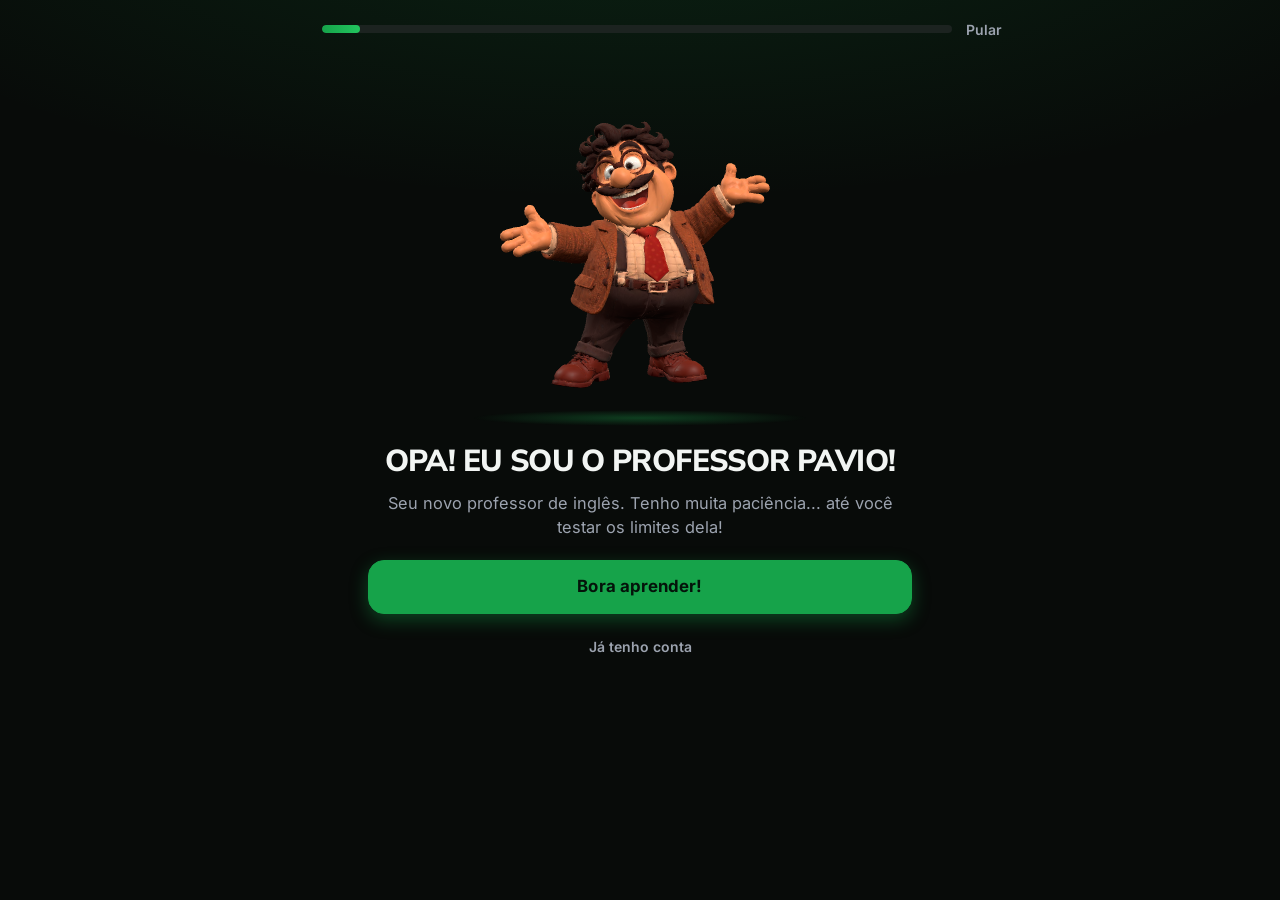
==== jogo/index.html @ f6de626b "Add files via upload" ====
<!doctype html>
<html lang="pt-BR">
<head>
  <meta charset="utf-8" />
  <meta name="viewport" content="width=device-width, initial-scale=1, viewport-fit=cover" />
  <meta name="theme-color" content="#0b1410" />
  <meta name="description" content="EaglesIn: aprenda inglês num jogo de viagem com o Professor Pavio, um professor de IA debochado." />
  <title>EaglesIn: A Viagem</title>
  <link rel="manifest" href="../manifest.json" />
  <link rel="icon" href="../icons/icon-192.png" />
  <link rel="apple-touch-icon" href="../icons/apple-touch-icon.png" />
  <meta name="apple-mobile-web-app-capable" content="yes" />
  <meta name="apple-mobile-web-app-status-bar-style" content="black-translucent" />
  <link rel="stylesheet" href="jogo.css" />
</head>
<body>
  <main id="jogo"></main>
  <script type="module" src="jogo.js"></script>
</body>
</html>
---- jogo/jogo.css ----
/* EaglesIn: A Viagem — protótipo G0 */
@font-face { font-family: 'Inter'; src: url('../fonts/inter.woff2') format('woff2'); font-weight: 100 900; font-display: swap; }
@font-face { font-family: 'Nunito Sans'; src: url('../fonts/nunito-sans.woff2') format('woff2'); font-weight: 200 1000; font-display: swap; }

:root {
  --verde: #21c46b; --verde-esc: #0f7a43; --lima: #9be36d; --fundo: #0b1410; --tinta: #0c1a13;
  --ouro: #ffc83d; --vermelho: #ff5a4e; --branco: #fff;
  --raio: 18px;
}
* { box-sizing: border-box; -webkit-tap-highlight-color: transparent; }
html, body { margin: 0; height: 100%; background: #050a07; color: var(--branco); font-family: 'Nunito Sans', 'Inter', system-ui, sans-serif; overscroll-behavior: none; }
button { font: inherit; color: inherit; cursor: pointer; border: 0; background: none; }
button:disabled { cursor: default; }
#jogo { position: relative; max-width: 480px; height: 100dvh; margin: 0 auto; overflow: hidden; background: var(--fundo); }
.tela { position: absolute; inset: 0; display: flex; flex-direction: column; }

/* ---------- ícones ---------- */
.ico-moeda { display: inline-block; width: 20px; height: 20px; border-radius: 50%; background: radial-gradient(circle at 35% 30%, #fff3b0 0 18%, var(--ouro) 19% 62%, #d99a12 63%); box-shadow: inset 0 0 0 2px #b97f0a; vertical-align: -4px; }
.est { display: inline-block; width: 16px; height: 16px; background: rgba(0,0,0,.35); clip-path: polygon(50% 0, 62% 35%, 100% 38%, 70% 60%, 80% 100%, 50% 77%, 20% 100%, 30% 60%, 0 38%, 38% 35%); }
.est.on { background: var(--ouro); }
.ico-cadeado, .ico-chefe, .ico-mic { display: inline-block; width: 22px; height: 22px; background: currentColor; -webkit-mask: var(--m) center / contain no-repeat; mask: var(--m) center / contain no-repeat; }
.ico-cadeado { --m: url("data:image/svg+xml,%3Csvg xmlns='http://www.w3.org/2000/svg' viewBox='0 0 24 24' fill='none' stroke='black' stroke-width='2.4' stroke-linecap='round'%3E%3Crect x='4' y='11' width='16' height='10' rx='2'/%3E%3Cpath d='M8 11V7a4 4 0 0 1 8 0v4'/%3E%3C/svg%3E"); }
.ico-chefe { --m: url("data:image/svg+xml,%3Csvg xmlns='http://www.w3.org/2000/svg' viewBox='0 0 24 24'%3E%3Cpath d='M3 8l4 4 5-7 5 7 4-4-2 11H5z' fill='black'/%3E%3C/svg%3E"); width: 26px; height: 26px; }
.ico-mic { --m: url("data:image/svg+xml,%3Csvg xmlns='http://www.w3.org/2000/svg' viewBox='0 0 24 24' fill='none' stroke='black' stroke-width='2.4' stroke-linecap='round'%3E%3Crect x='9' y='2' width='6' height='12' rx='3'/%3E%3Cpath d='M5 10a7 7 0 0 0 14 0M12 17v4'/%3E%3C/svg%3E"); width: 26px; height: 26px; }

/* ---------- topo / HUD ---------- */
.topo { position: relative; z-index: 5; display: flex; align-items: center; justify-content: space-between; gap: 10px; padding: calc(10px + env(safe-area-inset-top)) 14px 10px; }
.topo small { font-size: 12px; font-weight: 800; letter-spacing: .08em; text-transform: uppercase; color: var(--lima); }
.topo h2 { margin: 0; font: 900 24px/1.1 'Inter', sans-serif; }
.hud-moedas { display: flex; align-items: center; gap: 6px; padding: 6px 12px 6px 8px; border-radius: 999px; background: rgba(0,0,0,.55); font: 900 16px 'Inter', sans-serif; backdrop-filter: blur(6px); }

/* ---------- PAVIO (boneco recortado) ---------- */
.pavio-palco { position: relative; aspect-ratio: 900 / 960; pointer-events: none; }
.pv-sombra { position: absolute; left: 30%; right: 30%; bottom: 1.5%; height: 5%; border-radius: 50%; background: rgba(0,0,0,.35); filter: blur(4px); animation: sombra 3.2s ease-in-out infinite; }
.pv-corpo { position: absolute; inset: 0; transform-origin: 50% 97%; }
.pv-corpo img { position: absolute; inset: 0; width: 100%; height: 100%; object-fit: contain; transform-origin: 50% 97%; animation: respira 3.2s ease-in-out infinite; user-select: none; }
.pavio-palco.falando .pv-corpo img { animation: fala .2s ease-in-out infinite alternate; }
.pv-corpo.pop { animation: pop .42s cubic-bezier(.3,1.6,.5,1); }
.pv-corpo.pulo { animation: pulo .65s cubic-bezier(.3,.9,.4,1); }
.pv-corpo.treme { animation: treme .45s linear; }
.pv-corpo.surto { animation: surto .8s linear; }
.pavio-palco[data-pose="bravo"] .pv-corpo img, .pavio-palco[data-pose="raivoso"] .pv-corpo img { filter: drop-shadow(0 0 18px rgba(255,60,40,.55)); }
.pavio-palco[data-pose="raivoso"] .pv-corpo img { animation: respira-bravo .35s ease-in-out infinite alternate; }
.pavio-palco[data-pose="raivoso"].falando .pv-corpo img { animation: fala-bravo .12s linear infinite alternate; }
.pv-fumaca { position: absolute; left: 50%; top: 18%; width: 0; height: 0; }
.pavio-palco[data-pose="raivoso"] .pv-fumaca::before, .pavio-palco[data-pose="raivoso"] .pv-fumaca::after,
.pavio-palco[data-pose="bufando"] .pv-fumaca::before, .pavio-palco[data-pose="bufando"] .pv-fumaca::after {
  content: ''; position: absolute; width: 34px; height: 34px; border-radius: 50%; background: rgba(255,255,255,.85); filter: blur(3px); animation: fumaca 1.1s ease-out infinite;
}
.pv-fumaca::before { left: -120px; --dx: -40px; }
.pv-fumaca::after { left: 86px; --dx: 40px; animation-delay: .5s !important; }

@keyframes respira { 0%,100% { transform: scale(1,1) rotate(0) } 25% { transform: scale(1.006,.994) rotate(-.8deg) } 50% { transform: scale(.995,1.014) rotate(0) } 75% { transform: scale(1.004,.996) rotate(.8deg) } }
@keyframes respira-bravo { from { transform: scale(1,1) translateX(-.6%) } to { transform: scale(1.02,.985) translateX(.6%) } }
@keyframes fala { from { transform: translateY(0) scale(1,1) rotate(-.4deg) } to { transform: translateY(-1.4%) scale(1.012,.988) rotate(.6deg) } }
@keyframes fala-bravo { from { transform: translateX(-1.2%) scale(1.02,.98) } to { transform: translateX(1.2%) scale(.99,1.02) } }
@keyframes sombra { 0%,100% { transform: scaleX(1) } 50% { transform: scaleX(.94) } }
@keyframes pop { 0% { transform: scale(1.12,.86) } 45% { transform: scale(.94,1.08) } 75% { transform: scale(1.03,.98) } 100% { transform: scale(1) } }
@keyframes pulo { 0% { transform: scale(1.12,.88) } 30% { transform: translateY(-16%) scale(.93,1.08) } 62% { transform: translateY(0) scale(1.1,.9) } 82% { transform: scale(.97,1.03) } 100% { transform: none } }
@keyframes treme { 0%,100% { transform: none } 20% { transform: translateX(-3%) rotate(-2deg) } 40% { transform: translateX(3%) rotate(2deg) } 60% { transform: translateX(-2%) } 80% { transform: translateX(2%) } }
@keyframes surto { 0% { transform: scale(1.15,.85) } 15% { transform: scale(.92,1.12) translateY(-6%) } 30% { transform: translateX(-4%) rotate(-3deg) scale(1.06) } 45% { transform: translateX(4%) rotate(3deg) scale(1.06) } 60% { transform: translateX(-3%) rotate(-2deg) } 75% { transform: translateX(3%) rotate(2deg) } 100% { transform: none } }
@keyframes fumaca { from { transform: translate(0,0) scale(.4); opacity: .95 } to { transform: translate(var(--dx), -70px) scale(1.6); opacity: 0 } }

/* ---------- balões ---------- */
.balao { position: absolute; z-index: 4; padding: 12px 14px; border-radius: var(--raio); font-size: 16px; line-height: 1.35; box-shadow: 0 10px 30px rgba(0,0,0,.35); }
.balao.entra { animation: balao .35s cubic-bezier(.3,1.5,.5,1); }
@keyframes balao { from { transform: scale(.7) translateY(10px); opacity: 0 } to { transform: none; opacity: 1 } }
.balao-pavio { background: #11241a; border: 2px solid var(--verde); color: #fff; font-weight: 700; }
.balao-pavio::after { content: ''; position: absolute; left: -9px; bottom: 26px; border: 9px solid transparent; border-right-color: var(--verde); border-left: 0; }
.balao-pavio .porque { display: block; margin-top: 8px; padding: 8px 10px; border-radius: 10px; background: rgba(255,255,255,.08); font-weight: 600; font-size: 14.5px; color: #e6fbe9; }
.balao-npc { background: #fff; color: var(--tinta); }
.balao-npc::after { content: ''; position: absolute; right: 30%; bottom: -10px; border: 10px solid transparent; border-top-color: #fff; border-bottom: 0; }
.balao-npc .quem { font-size: 12px; font-weight: 900; letter-spacing: .06em; text-transform: uppercase; color: var(--verde-esc); }
.balao-npc .en { margin: 4px 0 0; font: 800 19px/1.3 'Inter', sans-serif; }
.balao-npc .pt { margin: 6px 0 0; color: #4c5a52; font-size: 15px; }
.balao-npc .voce { font-size: 14px; font-weight: 700; color: var(--verde-esc); }
.balao-acoes { display: flex; gap: 8px; margin-top: 10px; }
.mini-btn { padding: 6px 10px; border-radius: 999px; background: #eef3ef; color: var(--tinta); font-size: 13px; font-weight: 800; }

/* ---------- botões ---------- */
.btn-jogar { display: block; width: 100%; padding: 16px; border-radius: 16px; background: var(--verde); color: #04140b; font: 900 18px 'Inter', sans-serif; box-shadow: 0 6px 0 var(--verde-esc); transition: transform .08s; }
.btn-jogar:active { transform: translateY(4px); box-shadow: 0 2px 0 var(--verde-esc); }
.btn-sec { display: block; width: 100%; padding: 14px; border-radius: 16px; background: rgba(255,255,255,.1); font-weight: 800; }
.btn-x { width: 40px; height: 40px; border-radius: 50%; background: rgba(0,0,0,.55); font-size: 18px; font-weight: 900; }

/* ---------- abertura ---------- */
.abertura { align-items: center; justify-content: flex-end; padding: 24px 20px calc(24px + env(safe-area-inset-bottom)); background: linear-gradient(180deg, #0f3d26 0%, #0b1410 70%); text-align: center; }
.ab-ceu { position: absolute; inset: 0; overflow: hidden; }
.abertura > .btn-jogar, .abertura > .ab-nota { position: relative; z-index: 1; }
.ab-sol { position: absolute; left: 50%; top: 30%; width: 520px; height: 520px; margin-left: -260px; border-radius: 50%; background: repeating-conic-gradient(rgba(155,227,109,.10) 0 10deg, transparent 10deg 20deg); animation: gira 40s linear infinite; }
@keyframes gira { to { transform: rotate(360deg) } }
.ab-titulo { position: absolute; top: calc(40px + env(safe-area-inset-top)); left: 20px; right: 20px; }
.ab-titulo small { font: 900 14px 'Inter', sans-serif; letter-spacing: .2em; text-transform: uppercase; color: var(--lima); }
.ab-titulo h1 { margin: 4px 0 8px; font: 900 52px/1 'Inter', sans-serif; letter-spacing: -.02em; text-shadow: 0 4px 0 #0f7a43; }
.ab-titulo p { margin: 0 auto; max-width: 300px; color: #cfe9d6; font-size: 16px; }
.ab-pavio { width: min(100%, 400px); margin-bottom: 10px; }
.ab-nota { margin: 12px 0 0; font-size: 12px; color: #7f9a88; }

/* ---------- mapa ---------- */
.mapa { background: #5fae4a; }
.mapa .topo { background: linear-gradient(180deg, rgba(11,20,16,.9), rgba(11,20,16,.6)); }
.mapa-rolo { flex: 1; overflow-y: auto; overflow-x: hidden; scrollbar-width: none; }
.mapa-rolo::-webkit-scrollbar { display: none; }
.mapa-area { position: relative; width: 100%; margin-bottom: 210px; }
.mapa-rolo { background: #5fae4a; }
.mapa-bg, .mapa-trilha { position: absolute; inset: 0; width: 100%; height: 100%; }
.mapa-trilha path { fill: none; stroke: #fff; stroke-width: 9; stroke-dasharray: 2 16; stroke-linecap: round; filter: drop-shadow(0 2px 0 rgba(0,0,0,.25)); }
.m-nuvem { animation: deriva var(--d) linear infinite; animation-delay: var(--o, 0s); }
@keyframes deriva { from { transform: translateX(-160px) } to { transform: translateX(460px) } }
.m-aviao { animation: decola 9s ease-in infinite; }
@keyframes decola { 0% { transform: translate(-40px, 300px) rotate(-18deg) scale(.8) } 70% { transform: translate(420px, 160px) rotate(-18deg) scale(1.1) } 100% { transform: translate(560px, 110px) rotate(-18deg) scale(1.2) } }
.m-pisca, .c-pisca { animation: pisca 1s steps(2) infinite; }
@keyframes pisca { 50% { opacity: .15 } }
.no { position: absolute; transform: translate(-50%, -50%); display: flex; flex-direction: column; align-items: center; gap: 4px; z-index: 2; }
.no-bola { display: grid; place-items: center; width: 64px; height: 64px; border-radius: 50%; background: var(--verde); color: #04140b; font: 900 26px 'Inter', sans-serif; box-shadow: 0 6px 0 var(--verde-esc), 0 10px 18px rgba(0,0,0,.3); border: 4px solid #fff; }
.no.chefe .no-bola { width: 80px; height: 80px; background: #ff5a4e; color: #fff; box-shadow: 0 6px 0 #a3271e, 0 10px 18px rgba(0,0,0,.3); }
.no.trancado .no-bola { background: #b9c4be; color: #56635c; box-shadow: 0 6px 0 #7f8c85; }
.no.atual .no-bola { animation: chama 1.4s ease-in-out infinite; }
@keyframes chama { 0%,100% { transform: scale(1) } 50% { transform: scale(1.1) } }
.no-nome { padding: 3px 10px; border-radius: 999px; background: rgba(11,20,16,.85); font-size: 13px; font-weight: 800; white-space: nowrap; }
.no-estrelas { display: flex; gap: 2px; }
.ficha { position: absolute; width: 58px; height: 58px; transform: translate(-50%, -120%); z-index: 3; filter: drop-shadow(0 6px 6px rgba(0,0,0,.35)); animation: quica 1s ease-in-out infinite; pointer-events: none; }
@keyframes quica { 0%,100% { transform: translate(-50%, -120%) } 50% { transform: translate(-50%, -140%) } }
.mapa-pavio { position: absolute; left: 0; right: 0; bottom: 0; height: 0; z-index: 6; pointer-events: none; }
.pavio-palco.mini { position: absolute; left: -26px; bottom: calc(-6px + env(safe-area-inset-bottom)); width: 170px; }
.mapa-pavio .balao-pavio { left: 128px; right: 12px; bottom: calc(40px + env(safe-area-inset-bottom)); pointer-events: auto; }

/* ---------- fase ---------- */
.fase { background: #93806a; }
/* a "câmera" da cena sobe junto com a caixa de diálogo, então atendente e Pavio ficam sempre à vista */
.cena { position: absolute; left: 0; right: 0; top: 0; bottom: calc(var(--ph) - 30px); transition: bottom .35s ease; }
.cena-bg { width: 100%; height: 100%; display: block; }
.fase-topo { padding-bottom: 4px; }
.estopim { position: relative; flex: 1; max-width: 220px; height: 40px; }
.estopim svg { width: 100%; height: 100%; overflow: visible; }
.estopim .bomba { fill: #1b1f22; stroke: #000; stroke-width: 2; }
.estopim .corda { fill: none; stroke: #d9b07a; stroke-width: 5; stroke-linecap: round; transition: stroke-dashoffset .7s ease-in; filter: drop-shadow(0 1px 0 #7a5530); }
.faisca { position: absolute; width: 14px; height: 14px; margin: -7px 0 0 -7px; border-radius: 50%; background: radial-gradient(circle, #fff 0 25%, #ffd23f 30%, #ff7a1a 60%, transparent 70%); box-shadow: 0 0 12px 4px rgba(255,160,40,.8); animation: faisca .12s steps(2) infinite; transition: left .7s ease-in, top .7s ease-in; }
.faisca.forte { transform: scale(2.4); }
@keyframes faisca { 50% { transform: scale(1.35) rotate(45deg); } }
.progresso { position: relative; z-index: 5; display: flex; gap: 6px; padding: 0 16px; }
.progresso i { flex: 1; height: 6px; border-radius: 3px; background: rgba(0,0,0,.25); }
.progresso i.ok { background: var(--verde); }
.progresso i.agora { background: #fff; }
.painel .balao-npc::after { right: 26%; top: -10px; bottom: auto; border: 10px solid transparent; border-bottom-color: #fff; border-top: 0; }
.painel .balao-npc .en { font-size: 18px; }
.painel .balao-npc + .balao-pavio:not([hidden])::after { display: none; }
/* quando o Pavio fala, a fala da atendente encolhe para sobrar espaço para ele */
.painel:has(> #balaoPv:not([hidden])) .balao-npc { padding: 8px 12px; }
.painel:has(> #balaoPv:not([hidden])) .balao-npc .en { font-size: 15px; margin: 0; }
.painel:has(> #balaoPv:not([hidden])) .balao-npc :is(.quem, .pt, .balao-acoes) { display: none; }
.painel:has(> #balaoPv:not([hidden])) .resp-topo { margin-bottom: 8px; }
.painel:has(> #balaoPv:not([hidden])) .resp-topo .btn-mic { width: 46px; height: 46px; }
.painel .balao { margin-bottom: 10px; }
.painel .balao-pavio { font-size: 15px; padding: 10px 12px; }
.painel .balao-pavio .porque { font-size: 14px; margin-top: 6px; padding: 6px 9px; }
.opcao { padding: 11px 14px !important; }
.resp-topo { display: flex; align-items: center; gap: 12px; margin-bottom: 10px; }
.resp-topo p { margin: 0; font-size: 13.5px; line-height: 1.35; color: #a9c2b3; }
.resp-topo p b { color: #fff; }
.fase { --ph: 120px; }
.pavio-palco.grande { position: absolute; z-index: 3; left: -20%; bottom: calc(var(--ph) - 44px); height: clamp(190px, calc((100% - var(--ph)) * .95), 460px); transition: bottom .35s ease, height .35s ease; }
.mala-wrap { position: absolute; z-index: 4; left: 26%; bottom: calc(var(--ph) + 4px); width: 11%; transition: bottom .35s ease; }
.mala { width: 100%; display: block; }
.painel .balao { position: relative; box-shadow: none; margin-bottom: 12px; }
.painel .balao-pavio::after { left: 54px; top: -10px; bottom: auto; border: 10px solid transparent; border-bottom-color: var(--verde); border-top: 0; }
#painel:empty { display: none; }
.painel:has(> #balaoNpc[hidden]):has(> #balaoPv[hidden]):has(> #painel:empty) { display: none; }
.painel .balao-pavio:has(+ #painel:empty) { margin-bottom: 0; }
.npc .npc-olhos { animation: piscar 4s infinite; transform-box: fill-box; transform-origin: center; }
@keyframes piscar { 0%,92%,100% { transform: scaleY(1) } 95% { transform: scaleY(.1) } }
.npc .boca-aberta { opacity: 0; }
.npc.falando .boca-fechada { opacity: 0; }
.npc.falando .boca-aberta { opacity: 1; transform-box: fill-box; transform-origin: center; animation: boca .16s ease-in-out infinite alternate; }
@keyframes boca { from { transform: scaleY(.25) } to { transform: scaleY(1) } }
.npc-vivo { transform-box: fill-box; transform-origin: 50% 100%; animation: npcResp 3.6s ease-in-out infinite; }
.npc.falando .npc-vivo { animation: npcFala .28s ease-in-out infinite alternate; }
@keyframes npcResp { 0%,100% { transform: none } 50% { transform: scale(1.012, 1.006) rotate(.6deg) } }
@keyframes npcFala { from { transform: rotate(-1deg) } to { transform: translateY(-2px) rotate(1deg) } }
.c-esteira { animation: esteira 7s linear infinite; }
/* ---------- G3: teste de ouvido, chefão e carimbo ---------- */
.balao .en.borrado { filter: blur(6px); user-select: none; transition: filter .4s; }
.ico-ouvido { display: inline-block; width: 18px; height: 18px; margin-right: 6px; vertical-align: -3px; background: currentColor; -webkit-mask: var(--m) center / contain no-repeat; mask: var(--m) center / contain no-repeat;
  --m: url("data:image/svg+xml,%3Csvg xmlns='http://www.w3.org/2000/svg' viewBox='0 0 24 24' fill='none' stroke='black' stroke-width='2.4' stroke-linecap='round'%3E%3Cpath d='M11 5L6 9H3v6h3l5 4z'/%3E%3Cpath d='M15.5 8.5a5 5 0 0 1 0 7M19 5a10 10 0 0 1 0 14'/%3E%3C/svg%3E"); }
.chefe-vinheta { position: absolute; inset: 0; pointer-events: none; z-index: 1; background: radial-gradient(ellipse at 50% 40%, transparent 55%, rgba(160, 20, 20, .38)); animation: pulsaChefe 2.4s ease-in-out infinite; }
@keyframes pulsaChefe { 50% { opacity: .55 } }
.chefe-faixa { position: absolute; left: 0; right: 0; top: 34%; z-index: 30; display: flex; flex-direction: column; align-items: center; gap: 2px; padding: 16px 12px; background: linear-gradient(90deg, #6e0f0f, #c42323 50%, #6e0f0f); color: #fff; box-shadow: 0 10px 40px rgba(0,0,0,.5); animation: faixaEntra 1.9s cubic-bezier(.2,.9,.3,1) both; }
.chefe-faixa small { font: 900 12px 'Inter', sans-serif; letter-spacing: 6px; color: #ffd23f; }
.chefe-faixa b { font: 900 34px 'Inter', sans-serif; letter-spacing: 1px; text-transform: uppercase; }
.chefe-faixa span { font: 700 13px 'Nunito Sans', sans-serif; opacity: .9; }
@keyframes faixaEntra { 0% { transform: translateX(-110%) skewX(-12deg) } 18% { transform: translateX(0) skewX(0) } 82% { transform: translateX(0) } 100% { transform: translateX(110%) skewX(12deg) } }
.carimbo-wrap { position: absolute; inset: 0; z-index: 30; display: grid; place-items: center; background: rgba(0,0,0,.45); animation: aparece .25s both; }
@keyframes aparece { from { opacity: 0 } }
.passaporte { position: relative; width: 230px; height: 160px; border-radius: 12px; background: #f6efe0; box-shadow: 0 16px 40px rgba(0,0,0,.45); display: grid; place-items: center; transform: rotate(-4deg); }
.passaporte small { position: absolute; top: 12px; font: 900 11px 'Inter', sans-serif; letter-spacing: 3px; color: #1d2b3a; }
.carimbo { font: 900 30px 'Inter', sans-serif; letter-spacing: 2px; color: #1f8a4c; border: 5px solid #1f8a4c; border-radius: 10px; padding: 6px 14px; transform: rotate(-12deg); animation: carimba .45s .4s cubic-bezier(.3,1.6,.5,1) both; mix-blend-mode: multiply; }
@keyframes carimba { 0% { transform: rotate(-12deg) scale(3); opacity: 0 } 60% { opacity: 1 } 100% { transform: rotate(-12deg) scale(1); opacity: .92 } }

.c-vapor { animation: vapor 2.4s ease-in-out infinite; transform-box: fill-box; transform-origin: bottom; }
@keyframes vapor { 0% { opacity: 0; transform: translateY(6px) scaleY(.6) } 40% { opacity: 1 } 100% { opacity: 0; transform: translateY(-14px) scaleY(1.1) } }
@keyframes esteira { from { transform: translateX(-60px) } to { transform: translateX(60px) } }
.c-nuvem { animation: deriva var(--d) linear infinite; animation-delay: var(--o, 0s); }
.c-aviao { animation: voa 14s linear infinite; }
@keyframes voa { from { transform: translateX(-160px) } to { transform: translateX(460px) } }

.painel { position: absolute; z-index: 5; left: 0; right: 0; bottom: 0; max-height: 62%; overflow-y: auto; padding: 14px 16px calc(16px + env(safe-area-inset-bottom)); border-radius: 24px 24px 0 0; background: rgba(9,18,13,.94); backdrop-filter: blur(10px); box-shadow: 0 -10px 30px rgba(0,0,0,.3); }
.painel:empty { display: none; }
.painel.sobe { animation: sobe .4s cubic-bezier(.2,1.2,.4,1); }
@keyframes sobe { from { transform: translateY(40%); opacity: 0 } to { transform: none; opacity: 1 } }
.btn-mic { flex: none; display: grid; place-items: center; width: 58px; height: 58px; border-radius: 50%; background: var(--lima); color: #04140b; box-shadow: 0 5px 0 #5c9c3a; }
.btn-mic.ouvindo { background: var(--vermelho); color: #fff; box-shadow: 0 5px 0 #a3271e; animation: chama 1s ease-in-out infinite; }
.ou { margin: 10px 0 8px; text-align: center; font-size: 13px; color: #8fa89a; font-weight: 700; }
.opcoes { display: grid; gap: 8px; }
.opcao { padding: 13px 14px; border-radius: 14px; background: #fff; color: var(--tinta); font-weight: 800; font-size: 16px; text-align: left; box-shadow: 0 4px 0 #b9c4be; transition: transform .08s; }
.opcao:active:not(:disabled) { transform: translateY(3px); box-shadow: 0 1px 0 #b9c4be; }
.opcao.certa { background: var(--verde); color: #04140b; box-shadow: 0 4px 0 var(--verde-esc); animation: pop .4s; }
.opcao.errada { background: #ffd9d5; color: #8a1d14; box-shadow: 0 4px 0 #e59a92; text-decoration: line-through; animation: treme .4s; }
.opcao:disabled:not(.certa):not(.errada) { opacity: .55; }

.fim { text-align: center; }
.fim small { font-size: 12px; font-weight: 900; letter-spacing: .1em; text-transform: uppercase; color: var(--lima); }
.fim h3 { margin: 2px 0 8px; font: 900 30px 'Inter', sans-serif; }
.fim p { margin: 0 0 14px; color: #cfe9d6; }
.boom-fim h3 { font-size: 46px; color: #ff7a1a; text-shadow: 0 4px 0 #8a1d14; }
.estrelas-grandes { display: flex; justify-content: center; gap: 10px; margin: 6px 0 10px; }
.estrelas-grandes .est { width: 52px; height: 52px; }
.estrelas-grandes .est.on { animation: estrela .5s cubic-bezier(.3,1.8,.5,1) both; }
@keyframes estrela { from { transform: scale(0) rotate(-90deg) } to { transform: none } }
.ganhos { display: flex; justify-content: center; gap: 16px; margin-bottom: 14px; font: 900 18px 'Inter', sans-serif; }
.fim-botoes { display: grid; gap: 10px; }

.moeda-voa { position: fixed; z-index: 50; width: 24px; height: 24px; margin: -12px 0 0 -12px; border-radius: 50%; background: radial-gradient(circle at 35% 30%, #fff3b0 0 18%, var(--ouro) 19% 62%, #d99a12 63%); box-shadow: inset 0 0 0 2px #b97f0a; pointer-events: none; }

.tremor { animation: tremor .45s linear; }
.tremor-forte { animation: tremor .9s linear; }
@keyframes tremor { 0%,100% { transform: none } 10% { transform: translate(-8px, 4px) } 25% { transform: translate(8px, -6px) } 40% { transform: translate(-6px, 6px) } 55% { transform: translate(6px, -4px) } 70% { transform: translate(-4px, 2px) } 85% { transform: translate(3px, -2px) } }
.flash { position: absolute; inset: 0; z-index: 8; pointer-events: none; opacity: 0; background: radial-gradient(circle at 15% 8%, #fff 0, #ffd23f 15%, #ff7a1a 35%, rgba(120,20,10,.6) 70%); }
.flash.boom { animation: boom 1.4s ease-out forwards; }
@keyframes boom { 0% { opacity: 0 } 8% { opacity: 1 } 100% { opacity: 0 } }

/* ---------- G1: configurações e galeria ---------- */
.ab-sec { position: relative; z-index: 1; margin-top: 10px; }
.topo-dir { display: flex; align-items: center; gap: 8px; }
.btn-x { display: grid; place-items: center; }
.modal-fundo { position: absolute; inset: 0; z-index: 20; display: grid; place-items: end center; background: rgba(0,0,0,.55); animation: balao .25s ease; }
.modal { width: 100%; max-height: 90%; overflow-y: auto; padding: 20px 18px calc(20px + env(safe-area-inset-bottom)); border-radius: 24px 24px 0 0; background: #0f1d16; border-top: 2px solid var(--verde); }
.modal h3 { margin: 0 0 8px; font: 900 22px 'Inter', sans-serif; }
.modal-txt { margin: 0 0 10px; font-size: 14.5px; line-height: 1.4; color: #cfe9d6; }
.campo { display: grid; gap: 6px; margin-bottom: 12px; font-size: 13px; font-weight: 800; color: #a9c2b3; }
.campo input { width: 100%; padding: 12px; border-radius: 12px; border: 2px solid #2a4034; background: #08110c; color: #fff; font: 600 15px 'Inter', sans-serif; }
.campo input:focus { outline: none; border-color: var(--verde); }
.gal-titulo { flex: 1; display: grid; padding: 6px 12px; border-radius: 14px; background: rgba(0,0,0,.55); }
.gal-titulo small { font-size: 11px; }
.gal-titulo b { font: 900 17px 'Inter', sans-serif; }
.gal-poses { display: flex; flex-wrap: wrap; gap: 6px; margin-bottom: 12px; }
.chip { padding: 6px 10px; border-radius: 999px; background: rgba(255,255,255,.1); font-size: 13px; font-weight: 800; }
.chip:active { background: var(--verde); color: #04140b; }
.gal-nav { display: grid; grid-template-columns: 1fr 1.3fr 1fr; gap: 8px; }
.gal-nav .btn-jogar, .gal-nav .btn-sec { padding: 12px 6px; font-size: 15px; }
.gal-nav button:disabled { opacity: .35; }

/* ---------- G2: barra de status ---------- */
.hud { display: flex; align-items: center; gap: 6px; }
.hud-item { display: flex; align-items: center; gap: 4px; height: 36px; padding: 0 10px; border-radius: 999px; background: rgba(0,0,0,.55); font: 900 15px 'Inter', sans-serif; backdrop-filter: blur(6px); }
.hud-comb { color: #8a9a90; }
.hud-comb.on { color: #ff9a3d; }
.hud-comb.on svg { animation: chama 1.6s ease-in-out infinite; }
.hud-nivel { position: relative; padding: 0 10px 0 8px; }
.hud-nivel span { font-size: 11px; color: var(--lima); }
.hud-nivel::after { content: ''; position: absolute; left: 10px; right: 10px; bottom: 4px; height: 3px; border-radius: 2px; background: linear-gradient(90deg, var(--lima) var(--p), rgba(255,255,255,.15) var(--p)); }
.hud-moedas { height: 36px; }
.topo-mundo { display: flex; align-items: center; gap: 8px; padding: 6px 12px 6px 8px; border-radius: 14px; background: rgba(0,0,0,.35); text-align: left; min-width: 0; }
.topo-mundo span { display: grid; min-width: 0; }
.topo-mundo b { font: 900 18px/1.1 'Inter', sans-serif; white-space: nowrap; overflow: hidden; text-overflow: ellipsis; }
.topo-mundo svg { flex: none; color: var(--lima); }

/* ---------- G2: tela de mundos ---------- */
.mundos { background: radial-gradient(circle at 50% 0, #123b26, #0b1410 60%); }
.mundos-rolo { flex: 1; overflow-y: auto; padding: 8px 16px 230px; scrollbar-width: none; }
.mundo-card { position: relative; display: flex; gap: 14px; align-items: center; width: 100%; padding: 16px; border-radius: 22px; text-align: left; background: linear-gradient(135deg, var(--c1), var(--c2)); box-shadow: 0 6px 0 rgba(0,0,0,.35), 0 12px 24px rgba(0,0,0,.3); transition: transform .1s; }
.mundo-card:active { transform: translateY(3px); }
.mundo-card.atual { outline: 3px solid #fff; outline-offset: 3px; }
.mundo-card.trancado { background: linear-gradient(135deg, #3a4640, #232b27); color: #9fb0a6; }
.mundo-num { flex: none; display: grid; place-items: center; width: 56px; height: 56px; border-radius: 50%; background: rgba(255,255,255,.22); border: 3px solid rgba(255,255,255,.6); font: 900 26px 'Inter', sans-serif; }
.mundo-txt { display: grid; gap: 3px; min-width: 0; }
.mundo-txt small { font-size: 12px; font-weight: 900; letter-spacing: .06em; text-transform: uppercase; opacity: .85; }
.mundo-txt b { font: 900 21px/1.1 'Inter', sans-serif; }
.mundo-txt > span { font-size: 14px; line-height: 1.3; opacity: .92; }
.mundo-barra { display: block; height: 8px; margin-top: 6px; border-radius: 4px; background: rgba(0,0,0,.25); overflow: hidden; }
.mundo-barra i { display: block; height: 100%; background: #fff; border-radius: 4px; }
.mundo-est { display: flex; align-items: center; gap: 4px; font-size: 13px; font-weight: 800; }
.mundo-tag { justify-self: start; margin-top: 4px; padding: 3px 10px; border-radius: 999px; background: rgba(0,0,0,.3); font-size: 12px; font-weight: 900; }
.rota-voo { width: 0; height: 30px; margin: 4px auto; border-left: 4px dashed rgba(255,255,255,.35); }
.mundos-extra { display: grid; gap: 8px; margin-top: 22px; }
.btn-sec.linha { display: flex; align-items: center; gap: 10px; text-align: left; font-size: 15px; }

/* ---------- G2: montar a frase ---------- */
.monte-instr { margin: 0 0 8px; font-size: 13.5px; font-weight: 700; color: #a9c2b3; }
.monte-linha { display: flex; flex-wrap: wrap; gap: 6px; min-height: 52px; padding: 8px; margin-bottom: 10px; border-radius: 14px; border: 2px dashed #2f4a3b; background: rgba(255,255,255,.04); }
.monte-linha.certa { border-color: var(--verde); background: rgba(33,196,107,.15); }
.monte-linha.errada { border-color: var(--vermelho); background: rgba(255,90,78,.12); animation: treme .4s; }
.monte-pecas { display: flex; flex-wrap: wrap; gap: 8px; margin-bottom: 12px; min-height: 44px; }
.peca { padding: 9px 13px; border-radius: 12px; background: #fff; color: var(--tinta); font-weight: 800; font-size: 16px; box-shadow: 0 3px 0 #b9c4be; }
.peca:disabled { opacity: .7; }
.btn-jogar:disabled { opacity: .45; box-shadow: none; transform: none; }

/* ---------- G2: repetir falando ---------- */
.repita { display: flex; align-items: center; gap: 14px; margin-bottom: 10px; }
.btn-mic.grande { width: 76px; height: 76px; }
.btn-mic.grande .ico-mic { width: 34px; height: 34px; }
.btn-mic.certa { background: var(--verde); }
.btn-mic.errada { background: var(--vermelho); animation: treme .4s; }
.repita p { margin: 0; font-size: 14px; color: #a9c2b3; }
.repita .alvo { display: inline-block; margin-top: 4px; font: 900 21px/1.2 'Inter', sans-serif; color: #fff; }
.repita-acoes { display: flex; flex-wrap: wrap; gap: 8px; }
.mini-btn.escuro { background: rgba(255,255,255,.1); color: #fff; }
.balao-pavio .sopro { display: block; margin-top: 4px; font: 900 18px 'Inter', sans-serif; color: var(--lima); }
.fim-meta { margin: 0 0 10px !important; padding: 8px 12px; border-radius: 12px; background: rgba(155,227,109,.12); color: var(--lima) !important; font-weight: 800; }

@media (max-width: 360px) { .hud-nivel { display: none; } }

@media (min-width: 481px) { #jogo { border-left: 1px solid #1a2a21; border-right: 1px solid #1a2a21; } }

/* ---------- G5: loja, missões, baú, tutorial, configurações ---------- */
/* a entrada das telas é feita em jogo.js (Web Animations), para não brigar com o .tremor */
@keyframes telaEntra { from { opacity: 0; transform: translateY(10px); } to { opacity: 1; transform: none; } }
.modal-fundo { animation: telaEntra .22s ease-out both; }

a.hud-moedas { color: inherit; text-decoration: none; }
.hud-mais { display: grid; place-items: center; width: 18px; height: 18px; margin-left: 2px; border-radius: 50%; background: var(--verde); color: #04140b; font: 900 14px/1 'Inter', sans-serif; font-style: normal; }

/* ações do mapa: missão e baú */
.mapa-acoes { position: absolute; z-index: 5; top: calc(68px + env(safe-area-inset-top)); right: 12px; display: flex; flex-direction: column; gap: 10px; }
.acao-redonda { position: relative; display: flex; flex-direction: column; align-items: center; justify-content: center; gap: 1px; width: 62px; height: 62px; border-radius: 20px; background: rgba(8,20,14,.82); border: 2px solid var(--verde); color: #fff; box-shadow: 0 5px 0 rgba(0,0,0,.35); backdrop-filter: blur(6px); }
.acao-redonda span { font: 900 11px 'Inter', sans-serif; letter-spacing: .02em; }
.acao-redonda.trancado { opacity: .55; border-color: #4a5d52; }
.acao-redonda.brilha::after { content: ''; position: absolute; top: -4px; right: -4px; width: 14px; height: 14px; border-radius: 50%; background: var(--ouro); box-shadow: 0 0 0 3px #0b1410; animation: brilhaG5 1.2s ease-in-out infinite; }
.acao-redonda.bau { border-color: var(--ouro); animation: bauPula 1.6s ease-in-out infinite; }
.acao-redonda.bau .bau-svg { width: 40px; height: 34px; }
@keyframes brilhaG5 { 50% { transform: scale(1.35); opacity: .6; } }
@keyframes bauPula { 0%, 70%, 100% { transform: none; } 78% { transform: translateY(-6px) rotate(-6deg); } 86% { transform: translateY(0) rotate(5deg); } 93% { transform: rotate(-2deg); } }

/* baú */
.bau-modal { text-align: center; }
.bau-grande { display: block; width: 170px; margin: 6px auto 10px; }
.bau-grande .bau-svg { width: 100%; height: auto; }
.bau-grande:not(:disabled) { animation: bauPula 1.4s ease-in-out infinite; }
.bau-grande.abrindo { animation: treme .45s linear; }
.bau-valor { display: inline-flex; align-items: center; gap: 6px; font: 900 24px 'Inter', sans-serif; color: var(--ouro); }

/* configurações: chaves liga/desliga */
.chave { position: relative; display: flex; align-items: center; justify-content: space-between; gap: 12px; padding: 12px 0; border-bottom: 1px solid rgba(255,255,255,.08); cursor: pointer; }
.chave span { display: flex; flex-direction: column; gap: 2px; }
.chave small { font-size: 13px; color: #a9c2b3; }
.chave input { position: absolute; opacity: 0; pointer-events: none; }
.chave i { flex: none; position: relative; width: 50px; height: 30px; border-radius: 999px; background: #33443a; transition: background .2s; }
.chave i::after { content: ''; position: absolute; top: 3px; left: 3px; width: 24px; height: 24px; border-radius: 50%; background: #fff; transition: transform .2s; }
.chave input:checked + i { background: var(--verde); }
.chave input:checked + i::after { transform: translateX(20px); }
.chave input:focus-visible + i { outline: 2px solid var(--lima); outline-offset: 2px; }
.modal-sub { margin: 18px 0 8px; font: 900 16px 'Inter', sans-serif; }

/* loja */
.loja { background: radial-gradient(120% 60% at 50% 0, #17402a, var(--fundo)); }
.loja .topo { justify-content: flex-start; }
.loja .topo > div:nth-child(2) { flex: 1; }
.loja-rolo { flex: 1; overflow-y: auto; padding: 4px 14px 240px; }
.loja-sec { margin: 14px 2px 8px; font: 900 13px 'Inter', sans-serif; letter-spacing: .08em; text-transform: uppercase; color: var(--lima); }
.loja-item { display: flex; align-items: center; gap: 12px; padding: 12px; margin-bottom: 10px; border-radius: 18px; background: rgba(255,255,255,.06); border: 2px solid rgba(255,255,255,.06); }
.loja-item.dono { border-color: var(--verde); background: rgba(33,196,107,.1); }
.loja-txt { flex: 1; display: flex; flex-direction: column; gap: 3px; min-width: 0; }
.loja-txt b { font: 900 16px 'Inter', sans-serif; }
.loja-txt span { font-size: 13px; line-height: 1.35; color: #b9d3c3; }
.loja-txt small { font-size: 12.5px; color: var(--lima); font-weight: 800; }
.loja-ico { flex: none; width: 52px; height: 52px; border-radius: 16px; background: #0c1a13 center / 70% no-repeat; border: 2px solid rgba(255,255,255,.12); }
.ico-reserva { background-image: url("data:image/svg+xml,%3Csvg xmlns='http://www.w3.org/2000/svg' viewBox='0 0 40 40'%3E%3Ccircle cx='17' cy='24' r='11' fill='%23222'/%3E%3Ccircle cx='13' cy='20' r='3' fill='%23fff' opacity='.4'/%3E%3Cpath d='M24 15 C28 8 32 12 34 6' stroke='%23c9a227' stroke-width='3' fill='none' stroke-linecap='round'/%3E%3Ccircle cx='34' cy='6' r='4' fill='%23ffb02e'/%3E%3C/svg%3E"); }
.ico-dica { background-image: url("data:image/svg+xml,%3Csvg xmlns='http://www.w3.org/2000/svg' viewBox='0 0 40 40'%3E%3Crect x='4' y='8' width='14' height='24' rx='4' fill='%2321c46b'/%3E%3Crect x='22' y='8' width='14' height='24' rx='4' fill='%23ff5a4e' opacity='.5'/%3E%3Cpath d='M24 12 L34 28 M34 12 L24 28' stroke='%23fff' stroke-width='3' stroke-linecap='round'/%3E%3C/svg%3E"); }
.ico-bocasuja { background-image: url("data:image/svg+xml,%3Csvg xmlns='http://www.w3.org/2000/svg' viewBox='0 0 40 40'%3E%3Cpath d='M4 8 h32 v20 h-18 l-8 7 v-7 h-6z' fill='%23ff5a4e'/%3E%3Ctext x='20' y='23' font-family='Arial' font-weight='900' font-size='12' text-anchor='middle' fill='%23fff'%3E%23%24%40!%3C/text%3E%3C/svg%3E"); }
.ico-mae { background-image: url("data:image/svg+xml,%3Csvg xmlns='http://www.w3.org/2000/svg' viewBox='0 0 40 40'%3E%3Cpath d='M13 4 C22 3 26 10 25 20 C24 30 22 36 15 36 C9 36 8 30 9 22 C10 12 7 5 13 4z' fill='%233a7bd5'/%3E%3Cpath d='M10 14 C14 18 20 18 24 14' stroke='%23fff' stroke-width='3' fill='none'/%3E%3Cpath d='M28 8 l4 -4 M31 13 l6 -1 M28 18 l5 3' stroke='%23ffc83d' stroke-width='2.5' stroke-linecap='round'/%3E%3C/svg%3E"); }
.btn-preco { flex: none; display: flex; align-items: center; gap: 5px; padding: 10px 12px; border-radius: 14px; background: var(--ouro); color: #3a2600; font: 900 15px 'Inter', sans-serif; box-shadow: 0 4px 0 #b97f0a; }
.btn-preco .ico-moeda { width: 16px; height: 16px; vertical-align: 0; }
.btn-preco:active { transform: translateY(3px); box-shadow: 0 1px 0 #b97f0a; }
.btn-preco:disabled { background: var(--verde); color: #04140b; box-shadow: none; }
.loja-dica { margin: 14px 4px; font-size: 13.5px; color: #a9c2b3; text-align: center; }

/* itens dentro da fase */
.btn-dica { display: inline-flex; align-items: center; gap: 6px; margin-top: 10px; }
.btn-dica .ico-moeda { width: 14px; height: 14px; vertical-align: 0; }
.opcao.sumiu { opacity: .18; transform: scale(.96); transition: opacity .3s, transform .3s; text-decoration: line-through; }
.aviso-reserva { position: absolute; z-index: 30; left: 50%; top: 22%; transform: translateX(-50%); padding: 12px 18px; border-radius: 16px; background: var(--ouro); color: #3a2600; font: 900 18px 'Inter', sans-serif; white-space: nowrap; box-shadow: 0 10px 30px rgba(0,0,0,.4); animation: pop .5s cubic-bezier(.3,1.6,.5,1); }
.faisca.reacende { box-shadow: 0 0 0 6px rgba(255,200,61,.5), 0 0 26px 10px #ffc83d; }

/* tutorial (coach marks) */
.coach { position: absolute; inset: 0; z-index: 40; animation: telaEntra .25s ease-out both; }
.coach-sombra { position: absolute; background: rgba(0,0,0,.72); }
.coach-furo { position: absolute; border-radius: 16px; border: 3px solid var(--lima); pointer-events: none; animation: coachPulsa 1.4s ease-in-out infinite; }
@keyframes coachPulsa { 50% { border-color: var(--ouro); } }
.coach-card { position: absolute; left: 16px; right: 16px; padding: 16px; border-radius: 18px; background: #0f1d16; border: 2px solid var(--verde); box-shadow: 0 12px 30px rgba(0,0,0,.5); }
.coach-card p { margin: 0 0 12px; font-size: 15.5px; line-height: 1.4; }
.coach-card .btn-jogar { padding: 12px; font-size: 16px; }

/* missão */
.missao-card small { font-size: 12px; font-weight: 900; letter-spacing: .08em; text-transform: uppercase; color: var(--lima); }
.missao-card p { margin: 4px 0 8px; font: 800 17px/1.35 'Inter', sans-serif; }
.missao-card ul { margin: 0 0 14px; padding-left: 18px; font-size: 14px; line-height: 1.5; color: #b9d3c3; }
.missao-entrada { display: flex; align-items: center; gap: 8px; }
.missao-entrada .btn-mic { width: 50px; height: 50px; }
.missao-entrada .btn-mic.ouvindo { background: var(--vermelho); animation: brilhaG5 1s ease-in-out infinite; }
.missao-entrada input { flex: 1; min-width: 0; height: 50px; padding: 0 14px; border-radius: 14px; border: 2px solid #2f4a3b; background: rgba(255,255,255,.06); color: #fff; font: 700 16px 'Nunito Sans', sans-serif; }
.missao-entrada input:focus { outline: none; border-color: var(--verde); }
.btn-enviar { flex: none; display: grid; place-items: center; width: 50px; height: 50px; border-radius: 14px; background: var(--verde); color: #04140b; box-shadow: 0 4px 0 var(--verde-esc); }
.missao-conta { display: flex; justify-content: space-between; align-items: center; margin: 10px 2px 0; font-size: 13px; font-weight: 800; color: #a9c2b3; }
.link-btn { color: var(--lima); font-weight: 800; text-decoration: underline; font-size: 13px; }
.missao-voce { margin-bottom: 8px; padding: 10px 14px; border-radius: 16px 16px 4px 16px; background: var(--verde); color: #04140b; margin-left: 18%; }
.missao-voce small { font-size: 11px; font-weight: 900; text-transform: uppercase; letter-spacing: .06em; opacity: .7; }
.missao-voce p { margin: 2px 0 0; font-weight: 800; font-size: 16px; }
.missao-pensando { display: flex; gap: 6px; justify-content: center; margin: 6px 0 0; }
.missao-pensando i { width: 9px; height: 9px; border-radius: 50%; background: var(--lima); animation: brilhaG5 .9s ease-in-out infinite; }
.missao-pensando i:nth-child(2) { animation-delay: .15s; } .missao-pensando i:nth-child(3) { animation-delay: .3s; }
.missao-erro p { margin: 0 0 10px; font-weight: 700; }
.missao-erro a.btn-jogar { text-align: center; text-decoration: none; }
.missao-nota { margin: 0 0 10px; font-size: 15px; color: #cfe9d6; }
.missao-nota b { font: 900 22px 'Inter', sans-serif; color: var(--ouro); }
.balao-pavio s { opacity: .7; }
/* na missão, Ouvir/Traduzir continuam à mão mesmo com o comentário do Pavio aberto */
.missao-tela #caixa #balaoNpc .balao-acoes { display: flex; margin-top: 6px; }
.missao-tela #caixa #balaoNpc .pt:not([hidden]) { display: block; }
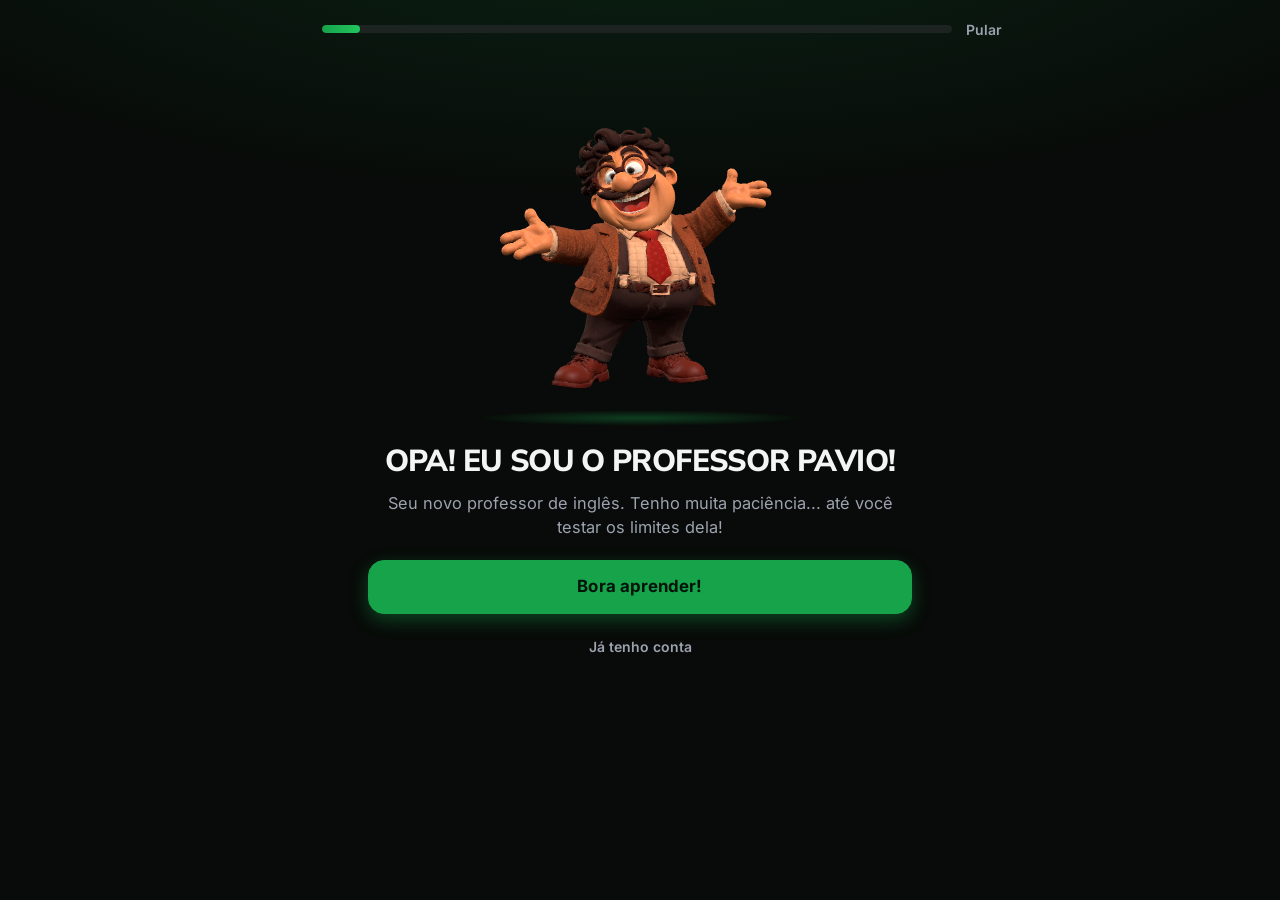
==== commit 988b46d9: "Add files via upload" ====
--- a/jogo/index.html
+++ b/jogo/index.html
@@ -15,6 +15,23 @@
 </head>
 <body>
   <main id="jogo"></main>
+  <svg xmlns="http://www.w3.org/2000/svg" aria-hidden="true" style="position:absolute;width:0;height:0;overflow:hidden">
+<symbol id="i-gamepad" viewBox="0 0 24 24" fill="none" stroke="currentColor" stroke-width="2" stroke-linecap="round" stroke-linejoin="round"><line x1="6" x2="10" y1="11" y2="11" /><line x1="8" x2="8" y1="9" y2="13" /><line x1="15" x2="15.01" y1="12" y2="12" /><line x1="18" x2="18.01" y1="10" y2="10" /><path d="M17.32 5H6.68a4 4 0 0 0-3.978 3.59c-.006.052-.01.101-.017.152C2.604 9.416 2 14.456 2 16a3 3 0 0 0 3 3c1 0 1.5-.5 2-1l1.414-1.414A2 2 0 0 1 9.828 16h4.344a2 2 0 0 1 1.414.586L17 18c.5.5 1 1 2 1a3 3 0 0 0 3-3c0-1.545-.604-6.584-.685-7.258-.007-.05-.011-.1-.017-.151A4 4 0 0 0 17.32 5z" /></symbol>
+<symbol id="i-book-open" viewBox="0 0 24 24" fill="none" stroke="currentColor" stroke-width="2" stroke-linecap="round" stroke-linejoin="round"><path d="M12 7v14" /><path d="M3 18a1 1 0 0 1-1-1V4a1 1 0 0 1 1-1h5a4 4 0 0 1 4 4 4 4 0 0 1 4-4h5a1 1 0 0 1 1 1v13a1 1 0 0 1-1 1h-6a3 3 0 0 0-3 3 3 3 0 0 0-3-3z" /></symbol>
+<symbol id="i-mic" viewBox="0 0 24 24" fill="none" stroke="currentColor" stroke-width="2" stroke-linecap="round" stroke-linejoin="round"><path d="M12 2a3 3 0 0 0-3 3v7a3 3 0 0 0 6 0V5a3 3 0 0 0-3-3Z" /><path d="M19 10v2a7 7 0 0 1-14 0v-2" /><line x1="12" x2="12" y1="19" y2="22" /></symbol>
+<symbol id="i-clipboard-check" viewBox="0 0 24 24" fill="none" stroke="currentColor" stroke-width="2" stroke-linecap="round" stroke-linejoin="round"><rect width="8" height="4" x="8" y="2" rx="1" ry="1" /><path d="M16 4h2a2 2 0 0 1 2 2v14a2 2 0 0 1-2 2H6a2 2 0 0 1-2-2V6a2 2 0 0 1 2-2h2" /><path d="m9 14 2 2 4-4" /></symbol>
+<symbol id="i-brain" viewBox="0 0 24 24" fill="none" stroke="currentColor" stroke-width="2" stroke-linecap="round" stroke-linejoin="round"><path d="M12 5a3 3 0 1 0-5.997.125 4 4 0 0 0-2.526 5.77 4 4 0 0 0 .556 6.588A4 4 0 1 0 12 18Z" /><path d="M12 5a3 3 0 1 1 5.997.125 4 4 0 0 1 2.526 5.77 4 4 0 0 1-.556 6.588A4 4 0 1 1 12 18Z" /><path d="M15 13a4.5 4.5 0 0 1-3-4 4.5 4.5 0 0 1-3 4" /><path d="M17.599 6.5a3 3 0 0 0 .399-1.375" /><path d="M6.003 5.125A3 3 0 0 0 6.401 6.5" /><path d="M3.477 10.896a4 4 0 0 1 .585-.396" /><path d="M19.938 10.5a4 4 0 0 1 .585.396" /><path d="M6 18a4 4 0 0 1-1.967-.516" /><path d="M19.967 17.484A4 4 0 0 1 18 18" /></symbol>
+<symbol id="i-chart-no-axes-column" viewBox="0 0 24 24" fill="none" stroke="currentColor" stroke-width="2" stroke-linecap="round" stroke-linejoin="round"><line x1="18" x2="18" y1="20" y2="10" /><line x1="12" x2="12" y1="20" y2="4" /><line x1="6" x2="6" y1="20" y2="14" /></symbol>
+  </svg>
+  <!-- Barra fixa: troca entre o jogo e os modos do app -->
+  <nav class="barra-nav" id="barraNav" aria-label="Navegação">
+    <a href="#mundos" data-modo="jogo" class="ativo"><span><svg class="ic"><use href="#i-gamepad"/></svg></span>Jogo</a>
+    <a href="../index.html#learn" data-modo="learn"><span><svg class="ic"><use href="#i-book-open"/></svg></span>Aprender</a>
+    <a href="../index.html#talk" data-modo="talk" class="principal"><span><svg class="ic"><use href="#i-mic"/></svg></span>Conversar</a>
+    <a href="../index.html#exams" data-modo="exams"><span><svg class="ic"><use href="#i-clipboard-check"/></svg></span>Provas</a>
+    <a href="../index.html#review" data-modo="review"><span><svg class="ic"><use href="#i-brain"/></svg></span>Revisar</a>
+    <a href="../index.html#progress" data-modo="progress"><span><svg class="ic"><use href="#i-chart-no-axes-column"/></svg></span>Progresso</a>
+  </nav>
   <script type="module" src="jogo.js"></script>
 </body>
 </html>
--- a/jogo/jogo.css
+++ b/jogo/jogo.css
@@ -425,3 +425,19 @@
 /* na missão, Ouvir/Traduzir continuam à mão mesmo com o comentário do Pavio aberto */
 .missao-tela #caixa #balaoNpc .balao-acoes { display: flex; margin-top: 6px; }
 .missao-tela #caixa #balaoNpc .pt:not([hidden]) { display: block; }
+
+/* ---------- barra fixa de navegação (igual à do modo clássico) ---------- */
+:root { --barra-h: calc(64px + env(safe-area-inset-bottom)); }
+.barra-nav { position: fixed; z-index: 50; left: 50%; bottom: 0; transform: translateX(-50%); width: 100%; max-width: 480px; height: var(--barra-h); padding-bottom: env(safe-area-inset-bottom);
+  display: flex; align-items: stretch; background: rgba(12,16,13,.96); backdrop-filter: blur(14px); -webkit-backdrop-filter: blur(14px); border-top: 1px solid rgba(255,255,255,.08); }
+.barra-nav a { position: relative; flex: 1; min-width: 0; display: flex; flex-direction: column; align-items: center; justify-content: center; gap: 3px;
+  color: #8fa898; text-decoration: none; font: 700 10.5px 'Inter', sans-serif; }
+.barra-nav .ic { width: 22px; height: 22px; }
+.barra-nav a span { display: grid; place-items: center; }
+.barra-nav a.ativo { color: var(--verde); }
+.barra-nav a.ativo::before { content: ''; position: absolute; top: 0; left: 28%; right: 28%; height: 3px; border-radius: 0 0 3px 3px; background: var(--verde); }
+.barra-nav a.principal span { width: 44px; height: 44px; margin-top: -18px; border-radius: 50%; background: linear-gradient(160deg, var(--lima), var(--verde)); color: #04140b; box-shadow: 0 6px 18px rgba(33,196,107,.35), 0 0 0 4px #0b1410; }
+.barra-nav a:active span { transform: scale(.92); }
+/* com a barra, as telas terminam acima dela */
+body.com-barra #jogo { height: calc(100dvh - var(--barra-h)); }
+body:not(.com-barra) .barra-nav { display: none; }
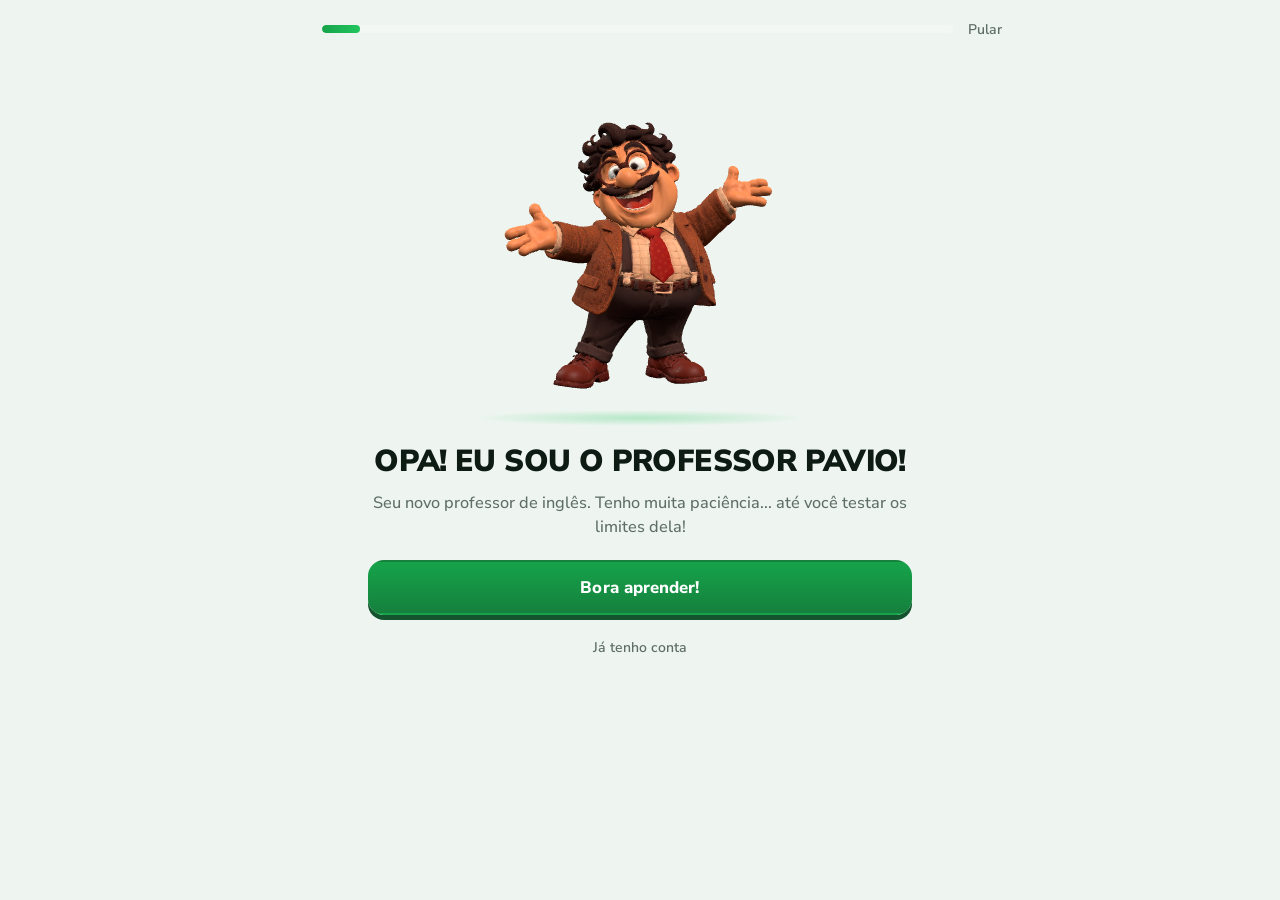
==== commit 86bf2915: "Add files via upload" ====
--- a/jogo/index.html
+++ b/jogo/index.html
@@ -3,7 +3,7 @@
 <head>
   <meta charset="utf-8" />
   <meta name="viewport" content="width=device-width, initial-scale=1, viewport-fit=cover" />
-  <meta name="theme-color" content="#0b1410" />
+  <meta name="theme-color" content="#EEF5F0" />
   <meta name="description" content="EaglesIn: aprenda inglês num jogo de viagem com o Professor Pavio, um professor de IA debochado." />
   <title>EaglesIn: A Viagem</title>
   <link rel="manifest" href="../manifest.json" />
@@ -21,16 +21,38 @@
 <symbol id="i-mic" viewBox="0 0 24 24" fill="none" stroke="currentColor" stroke-width="2" stroke-linecap="round" stroke-linejoin="round"><path d="M12 2a3 3 0 0 0-3 3v7a3 3 0 0 0 6 0V5a3 3 0 0 0-3-3Z" /><path d="M19 10v2a7 7 0 0 1-14 0v-2" /><line x1="12" x2="12" y1="19" y2="22" /></symbol>
 <symbol id="i-clipboard-check" viewBox="0 0 24 24" fill="none" stroke="currentColor" stroke-width="2" stroke-linecap="round" stroke-linejoin="round"><rect width="8" height="4" x="8" y="2" rx="1" ry="1" /><path d="M16 4h2a2 2 0 0 1 2 2v14a2 2 0 0 1-2 2H6a2 2 0 0 1-2-2V6a2 2 0 0 1 2-2h2" /><path d="m9 14 2 2 4-4" /></symbol>
 <symbol id="i-brain" viewBox="0 0 24 24" fill="none" stroke="currentColor" stroke-width="2" stroke-linecap="round" stroke-linejoin="round"><path d="M12 5a3 3 0 1 0-5.997.125 4 4 0 0 0-2.526 5.77 4 4 0 0 0 .556 6.588A4 4 0 1 0 12 18Z" /><path d="M12 5a3 3 0 1 1 5.997.125 4 4 0 0 1 2.526 5.77 4 4 0 0 1-.556 6.588A4 4 0 1 1 12 18Z" /><path d="M15 13a4.5 4.5 0 0 1-3-4 4.5 4.5 0 0 1-3 4" /><path d="M17.599 6.5a3 3 0 0 0 .399-1.375" /><path d="M6.003 5.125A3 3 0 0 0 6.401 6.5" /><path d="M3.477 10.896a4 4 0 0 1 .585-.396" /><path d="M19.938 10.5a4 4 0 0 1 .585.396" /><path d="M6 18a4 4 0 0 1-1.967-.516" /><path d="M19.967 17.484A4 4 0 0 1 18 18" /></symbol>
+<symbol id="i-house" viewBox="0 0 24 24" fill="none" stroke="currentColor" stroke-width="2" stroke-linecap="round" stroke-linejoin="round"><path d="M15 21v-8a1 1 0 0 0-1-1h-4a1 1 0 0 0-1 1v8" /><path d="M3 10a2 2 0 0 1 .709-1.528l7-5.999a2 2 0 0 1 2.582 0l7 5.999A2 2 0 0 1 21 10v9a2 2 0 0 1-2 2H5a2 2 0 0 1-2-2z" /></symbol>
+<symbol id="i-user" viewBox="0 0 24 24" fill="none" stroke="currentColor" stroke-width="2" stroke-linecap="round" stroke-linejoin="round"><circle cx="12" cy="8" r="5" /><path d="M20 21a8 8 0 0 0-16 0" /></symbol>
 <symbol id="i-chart-no-axes-column" viewBox="0 0 24 24" fill="none" stroke="currentColor" stroke-width="2" stroke-linecap="round" stroke-linejoin="round"><line x1="18" x2="18" y1="20" y2="10" /><line x1="12" x2="12" y1="20" y2="4" /><line x1="6" x2="6" y1="20" y2="14" /></symbol>
+<!-- Ícones coloridos do Início (redesign 2026-11) -->
+<defs>
+  <radialGradient id="gMoeda" cx="35%" cy="30%" r="75%"><stop offset="0" stop-color="#FFF3B0"/><stop offset=".45" stop-color="#FBC531"/><stop offset="1" stop-color="#D98E04"/></radialGradient>
+  <linearGradient id="gMoedaBorda" x1="0" y1="0" x2="0" y2="1"><stop offset="0" stop-color="#F59E0B"/><stop offset="1" stop-color="#B45309"/></linearGradient>
+  <linearGradient id="gHexa" x1="0" y1="0" x2="1" y2="1"><stop offset="0" stop-color="#4ADE80"/><stop offset="1" stop-color="#15803D"/></linearGradient>
+  <linearGradient id="gHexaBorda" x1="0" y1="0" x2="0" y2="1"><stop offset="0" stop-color="#BBF7D0"/><stop offset="1" stop-color="#22C55E"/></linearGradient>
+  <linearGradient id="gFogo" x1="0" y1="1" x2="0" y2="0"><stop offset="0" stop-color="#EA580C"/><stop offset=".6" stop-color="#FB923C"/><stop offset="1" stop-color="#FDBA74"/></linearGradient>
+  <linearGradient id="gFogoIn" x1="0" y1="1" x2="0" y2="0"><stop offset="0" stop-color="#FDE047"/><stop offset="1" stop-color="#FEF9C3"/></linearGradient>
+  <linearGradient id="gOuro" x1="0" y1="0" x2="1" y2="1"><stop offset="0" stop-color="#FFE48A"/><stop offset=".5" stop-color="#F5B70A"/><stop offset="1" stop-color="#C97C04"/></linearGradient>
+  <linearGradient id="gMadeira" x1="0" y1="0" x2="0" y2="1"><stop offset="0" stop-color="#B45309"/><stop offset="1" stop-color="#78350F"/></linearGradient>
+  <linearGradient id="gPresente" x1="0" y1="0" x2="1" y2="1"><stop offset="0" stop-color="#FDE68A"/><stop offset="1" stop-color="#F59E0B"/></linearGradient>
+</defs>
+<symbol id="g-moeda" viewBox="0 0 48 48"><circle cx="24" cy="25.5" r="20" fill="url(#gMoedaBorda)"/><circle cx="24" cy="23" r="20" fill="url(#gMoeda)"/><circle cx="24" cy="23" r="14.5" fill="none" stroke="#E7A10A" stroke-width="2"/><path d="M24 13.5l2.9 6 6.5.8-4.8 4.5 1.2 6.4L24 28l-5.8 3.2 1.2-6.4-4.8-4.5 6.5-.8z" fill="#FFF7D1" stroke="#E39A06" stroke-width="1.2" stroke-linejoin="round"/><ellipse cx="17" cy="12" rx="6" ry="3" fill="#fff" opacity=".55" transform="rotate(-30 17 12)"/></symbol>
+<symbol id="g-xp" viewBox="0 0 48 48"><path d="M24 2.5 42.5 13v22L24 45.5 5.5 35V13z" fill="#15803D"/><path d="M24 1 42.5 11.5v22L24 44 5.5 33.5v-22z" fill="url(#gHexa)" stroke="url(#gHexaBorda)" stroke-width="2"/><text x="24" y="28.5" text-anchor="middle" font-family="Nunito Sans, sans-serif" font-weight="900" font-size="14" fill="#fff">XP</text><path d="M11 13l8-4.5" stroke="#fff" stroke-width="2.5" stroke-linecap="round" opacity=".55"/></symbol>
+<symbol id="g-estrela" viewBox="0 0 48 48"><path d="M24 4.5l5.9 12 13.2 1.9-9.6 9.3 2.3 13.2L24 34.7l-11.8 6.2 2.3-13.2-9.6-9.3 13.2-1.9z" fill="#C97C04" transform="translate(0 2)"/><path d="M24 4.5l5.9 12 13.2 1.9-9.6 9.3 2.3 13.2L24 34.7l-11.8 6.2 2.3-13.2-9.6-9.3 13.2-1.9z" fill="url(#gOuro)" stroke="#E5A00B" stroke-width="1.5" stroke-linejoin="round"/><path d="M17 17.5l4-1" stroke="#fff" stroke-width="2.6" stroke-linecap="round" opacity=".7"/></symbol>
+<symbol id="g-fogo" viewBox="0 0 48 48"><path d="M24 3c3 8 13 12 13 25a13 13 0 0 1-26 0c0-6 3-9 5-11 0 4 2 6 4 6-1-8 1-14 4-20z" fill="url(#gFogo)"/><path d="M24 23c2 4 6 6 6 11a6 6 0 0 1-12 0c0-3 1.5-4.5 3-5.5 0 2 1 3 2 3 0-3 0-6 1-8.5z" fill="url(#gFogoIn)"/></symbol>
+<symbol id="g-bau" viewBox="0 0 80 68"><ellipse cx="40" cy="64" rx="32" ry="4" fill="#000" opacity=".15"/><path d="M8 30h64v28a4 4 0 0 1-4 4H12a4 4 0 0 1-4-4z" fill="url(#gMadeira)"/><path d="M8 30c0-14 10-22 32-22s32 8 32 22z" fill="#C2410C"/><path d="M14 22c4-6 12-9 26-9" stroke="#FDBA74" stroke-width="3" stroke-linecap="round" fill="none" opacity=".6"/><path d="M8 30h64v6H8z" fill="#F5B70A"/><path d="M20 10v52M60 10v52" stroke="#F5B70A" stroke-width="5"/><rect x="33" y="27" width="14" height="16" rx="3" fill="#FDE68A" stroke="#B45309" stroke-width="2"/><circle cx="40" cy="34" r="2.6" fill="#78350F"/><circle cx="26" cy="6" r="4" fill="#FBBF24"/><circle cx="52" cy="4" r="3" fill="#FDE68A"/><path d="M62 9l2-4 2 4 4 2-4 2-2 4-2-4-4-2z" fill="#FDE047"/></symbol>
+<symbol id="g-presente" viewBox="0 0 48 48"><rect x="7" y="20" width="34" height="23" rx="3" fill="url(#gPresente)"/><rect x="5" y="14" width="38" height="9" rx="3" fill="#FCD34D"/><rect x="21" y="14" width="6" height="29" fill="#16A34A"/><path d="M24 14c-3-7-12-9-12-3 0 3 5 3 12 3zM24 14c3-7 12-9 12-3 0 3-5 3-12 3z" fill="#22C55E" stroke="#15803D" stroke-width="1.5"/></symbol>
+<symbol id="g-coroa" viewBox="0 0 80 64"><path d="M8 20l16 14 16-26 16 26 16-14-6 34H14z" fill="url(#gOuro)" stroke="#C97C04" stroke-width="2" stroke-linejoin="round"/><rect x="13" y="50" width="54" height="9" rx="3" fill="#E5A00B"/><circle cx="40" cy="38" r="6" fill="#16A34A" stroke="#fff" stroke-width="2"/><circle cx="8" cy="20" r="4" fill="#FDE68A"/><circle cx="40" cy="8" r="4.5" fill="#FDE68A"/><circle cx="72" cy="20" r="4" fill="#FDE68A"/><path d="M20 46c6-3 34-3 40 0" stroke="#fff" stroke-width="2.5" stroke-linecap="round" opacity=".5" fill="none"/></symbol>
+<symbol id="g-trofeu" viewBox="0 0 96 96"><ellipse cx="48" cy="88" rx="26" ry="5" fill="#000" opacity=".18"/><path d="M27 12h42v18c0 15-9.5 25-21 25S27 45 27 30z" fill="url(#gOuro)"/><path d="M27 18H15c0 13 5 19 15 20M69 18h12c0 13-5 19-15 20" fill="none" stroke="#E5A00B" stroke-width="5.5" stroke-linecap="round"/><path d="M43 54h10v12H43z" fill="#D18A04"/><path d="M30 66h36l3 12H27z" fill="#14532D"/><rect x="25" y="76" width="46" height="8" rx="3" fill="#0F3D22"/><path d="M48 20l4 8.2 9 1.2-6.6 6.2 1.7 8.9L48 40.2l-8 4.3 1.6-8.9-6.6-6.2 9-1.2z" fill="#FFF7D1"/><path d="M33 16v14c0 4 1 7 3 10" stroke="#fff" stroke-width="4" stroke-linecap="round" fill="none" opacity=".45"/></symbol>
+<symbol id="g-brilho" viewBox="0 0 24 24"><path d="M12 0c1 7 5 11 12 12-7 1-11 5-12 12-1-7-5-11-12-12 7-1 11-5 12-12z" fill="#fff"/></symbol>
   </svg>
   <!-- Barra fixa: troca entre o jogo e os modos do app -->
   <nav class="barra-nav" id="barraNav" aria-label="Navegação">
-    <a href="#mundos" data-modo="jogo" class="ativo"><span><svg class="ic"><use href="#i-gamepad"/></svg></span>Jogo</a>
+    <a href="#mundos" data-modo="jogo" class="ativo"><span><svg class="ic"><use href="#i-house"/></svg></span>Início</a>
     <a href="../index.html#learn" data-modo="learn"><span><svg class="ic"><use href="#i-book-open"/></svg></span>Aprender</a>
-    <a href="../index.html#talk" data-modo="talk" class="principal"><span><svg class="ic"><use href="#i-mic"/></svg></span>Conversar</a>
-    <a href="../index.html#exams" data-modo="exams"><span><svg class="ic"><use href="#i-clipboard-check"/></svg></span>Provas</a>
+    <a href="../index.html#talk" data-modo="talk" class="principal" aria-label="Conversar"><span><svg class="ic"><use href="#i-mic"/></svg></span></a>
     <a href="../index.html#review" data-modo="review"><span><svg class="ic"><use href="#i-brain"/></svg></span>Revisar</a>
-    <a href="../index.html#progress" data-modo="progress"><span><svg class="ic"><use href="#i-chart-no-axes-column"/></svg></span>Progresso</a>
+    <a href="../index.html#progress" data-modo="progress"><span><svg class="ic"><use href="#i-user"/></svg></span>Perfil</a>
   </nav>
   <script type="module" src="jogo.js"></script>
 </body>
--- a/jogo/jogo.css
+++ b/jogo/jogo.css
@@ -424,20 +424,331 @@
 .balao-pavio s { opacity: .7; }
 /* na missão, Ouvir/Traduzir continuam à mão mesmo com o comentário do Pavio aberto */
 .missao-tela #caixa #balaoNpc .balao-acoes { display: flex; margin-top: 6px; }
-.missao-tela #caixa #balaoNpc .pt:not([hidden]) { display: block; }
-
-/* ---------- barra fixa de navegação (igual à do modo clássico) ---------- */
-:root { --barra-h: calc(64px + env(safe-area-inset-bottom)); }
-.barra-nav { position: fixed; z-index: 50; left: 50%; bottom: 0; transform: translateX(-50%); width: 100%; max-width: 480px; height: var(--barra-h); padding-bottom: env(safe-area-inset-bottom);
-  display: flex; align-items: stretch; background: rgba(12,16,13,.96); backdrop-filter: blur(14px); -webkit-backdrop-filter: blur(14px); border-top: 1px solid rgba(255,255,255,.08); }
-.barra-nav a { position: relative; flex: 1; min-width: 0; display: flex; flex-direction: column; align-items: center; justify-content: center; gap: 3px;
-  color: #8fa898; text-decoration: none; font: 700 10.5px 'Inter', sans-serif; }
-.barra-nav .ic { width: 22px; height: 22px; }
-.barra-nav a span { display: grid; place-items: center; }
-.barra-nav a.ativo { color: var(--verde); }
-.barra-nav a.ativo::before { content: ''; position: absolute; top: 0; left: 28%; right: 28%; height: 3px; border-radius: 0 0 3px 3px; background: var(--verde); }
-.barra-nav a.principal span { width: 44px; height: 44px; margin-top: -18px; border-radius: 50%; background: linear-gradient(160deg, var(--lima), var(--verde)); color: #04140b; box-shadow: 0 6px 18px rgba(33,196,107,.35), 0 0 0 4px #0b1410; }
+.missao-tela #caixa #balaoNpc .pt:not([hidden]) { display: block; }
+
+/* ---------- barra inferior flutuante (igual à do modo clássico): 5 itens, Conversar no meio ---------- */
+:root { --barra-h: calc(90px + env(safe-area-inset-bottom)); }
+.barra-nav { position: fixed; z-index: 50; left: 12px; right: 12px; bottom: calc(10px + env(safe-area-inset-bottom)); max-width: 456px; margin: 0 auto; height: 70px; padding: 0 6px;
+  display: grid; grid-template-columns: 1fr 1fr 84px 1fr 1fr; align-items: center; background: #fff; border-radius: 24px; box-shadow: 0 10px 30px rgba(14,27,19,.16); }
+.barra-nav a { position: relative; height: 100%; min-width: 0; display: flex; flex-direction: column; align-items: center; justify-content: center; gap: 3px;
+  color: #8A988F; text-decoration: none; font: 800 11.5px 'Nunito Sans', sans-serif; transition: color .2s; }
+.barra-nav .ic { width: 24px; height: 24px; }
+.barra-nav a span { display: grid; place-items: center; transition: transform .25s cubic-bezier(.34,1.56,.64,1); }
+.barra-nav a.ativo { color: var(--verde-esc); }
+.barra-nav a.ativo span { transform: translateY(-2px) scale(1.08); }
+.barra-nav a.ativo::after { content: ''; position: absolute; bottom: 8px; left: 50%; width: 5px; height: 5px; margin-left: -2.5px; border-radius: 50%; background: var(--verde-esc); }
+.barra-nav a.principal span { width: 64px; height: 64px; margin-top: -34px; border-radius: 50%; background: linear-gradient(145deg, #22C55E, #15803D); color: #fff; box-shadow: 0 0 0 6px #EEF5F0, 0 10px 22px rgba(22,163,74,.45); }
+.barra-nav a.principal .ic { width: 28px; height: 28px; }
+.barra-nav a.principal::before { content: ''; position: absolute; left: 50%; top: 50%; width: 64px; height: 64px; margin: -49px 0 0 -32px; border-radius: 50%; border: 2px solid #22C55E; animation: pulsaMic 2.4s ease-out infinite; pointer-events: none; }
+.barra-nav a.principal.ativo::after { display: none; }
+@keyframes pulsaMic { from { transform: scale(1); opacity: .7; } to { transform: scale(1.45); opacity: 0; } }
 .barra-nav a:active span { transform: scale(.92); }
 /* com a barra, as telas terminam acima dela */
 body.com-barra #jogo { height: calc(100dvh - var(--barra-h)); }
-body:not(.com-barra) .barra-nav { display: none; }
+body:not(.com-barra) .barra-nav { display: none; }
+
+/* "Digitando…" no balão enquanto a voz natural fica pronta */
+.digitando { display: inline-flex; gap: 5px; padding: 4px 2px; }
+.digitando i { width: 8px; height: 8px; border-radius: 50%; background: currentColor; opacity: .35; animation: digitandoG 1s infinite ease-in-out; }
+.digitando i:nth-child(2) { animation-delay: .15s; }
+.digitando i:nth-child(3) { animation-delay: .3s; }
+@keyframes digitandoG { 0%, 80%, 100% { opacity: .35; transform: translateY(0); } 40% { opacity: 1; transform: translateY(-4px); } }
+@media (prefers-reduced-motion: reduce) { .digitando i { animation: none; opacity: .6; } }
+
+/* Botão "Pular" (aparece só enquanto alguém está falando) */
+.pular-fala { position: fixed; z-index: 60; right: 12px; top: calc(env(safe-area-inset-top, 0px) + 64px);
+  display: inline-flex; align-items: center; gap: 6px; padding: 8px 14px; min-height: 40px;
+  border: 1px solid rgba(255,255,255,.25); border-radius: 999px; background: rgba(10,18,14,.82); color: #fff;
+  font: 700 14px/1 inherit; font-family: inherit; cursor: pointer; backdrop-filter: blur(6px);
+  opacity: 0; transform: translateY(-6px); pointer-events: none; transition: opacity .18s, transform .18s; }
+.pular-fala.on { opacity: 1; transform: none; pointer-events: auto; }
+.pular-fala:active { transform: scale(.95); }
+
+/* ==========================================================
+   REDESIGN 2026-11 (etapa 1): base clara no estilo do protótipo.
+   Fundo verde-clarinho, cards brancos com sombra suave, pílulas
+   brancas no topo e botões "3D". As cenas das fases continuam.
+   ========================================================== */
+:root { --claro: #EEF5F0; --tinta-txt: #0E1B13; --mudo: #5F6F65; --linha: #E2ECE5; --sombra: 0 1px 2px rgba(14,27,19,.04), 0 8px 24px rgba(14,27,19,.08); }
+html, body { background: var(--claro); color: var(--tinta-txt); }
+#jogo { background: var(--claro); color: var(--tinta-txt); }
+@media (min-width: 481px) { #jogo { border-left: 0; border-right: 0; box-shadow: 0 0 40px rgba(14,27,19,.08); } }
+
+/* topo e HUD: pílulas brancas (funcionam também por cima das cenas) */
+.topo small { color: var(--verde-esc); }
+.hud-item, .hud-moedas, .topo-mundo, .gal-titulo, .btn-x { background: #fff; color: var(--tinta-txt); box-shadow: var(--sombra); backdrop-filter: none; }
+.hud-comb { color: #9AA59F; }
+.hud-comb.on { color: #EA580C; }
+.hud-nivel span { color: var(--verde-esc); }
+.hud-nivel::after { background: linear-gradient(90deg, #22C55E var(--p), var(--linha) var(--p)); }
+.topo-mundo svg { color: var(--verde-esc); }
+
+/* botões */
+.btn-jogar { background: linear-gradient(180deg, #16A34A, #15803D); color: #fff; box-shadow: 0 5px 0 #14532D; font-family: 'Nunito Sans', sans-serif; }
+.btn-jogar:active { box-shadow: 0 2px 0 #14532D; }
+.btn-sec { background: #fff; color: var(--tinta-txt); border: 2px solid var(--linha); box-shadow: 0 3px 0 var(--linha); }
+.btn-sec:active { transform: translateY(2px); box-shadow: 0 1px 0 var(--linha); }
+.chip { background: #fff; color: var(--tinta-txt); box-shadow: var(--sombra); }
+.mini-btn.escuro { background: #F1F6F2; color: var(--tinta-txt); }
+.link-btn { color: var(--verde-esc); }
+
+/* balões do Pavio: brancos, borda verde */
+.balao-pavio { background: #fff; color: var(--tinta-txt); border-color: #22C55E; box-shadow: 0 10px 30px rgba(14,27,19,.14); }
+.balao-pavio .porque { background: #F1F8F3; color: #23392B; }
+.balao-pavio .sopro { color: var(--verde-esc); }
+
+/* tela de mundos */
+.mundos { background: radial-gradient(120% 50% at 50% 0, #DDF5E5, var(--claro) 60%); }
+.mundo-card { box-shadow: 0 6px 0 rgba(14,27,19,.12), 0 12px 24px rgba(14,27,19,.10); color: #fff; }
+.mundo-card.atual { outline-color: #22C55E; }
+.mundo-card.trancado { background: #fff; color: var(--mudo); box-shadow: var(--sombra); }
+.mundo-card.trancado .mundo-num { background: #F1F6F2; border-color: var(--linha); color: #9AA59F; }
+.mundo-card.trancado .mundo-barra { background: var(--linha); }
+.rota-voo { border-left-color: #B9D8C3; }
+
+/* mapa */
+.mapa .topo { background: linear-gradient(180deg, rgba(238,245,240,.95), rgba(238,245,240,.6)); }
+.no-nome { background: #fff; color: var(--tinta-txt); box-shadow: 0 2px 6px rgba(14,27,19,.15); }
+.acao-redonda { background: #fff; color: var(--tinta-txt); border-color: #22C55E; box-shadow: 0 5px 0 rgba(14,27,19,.12), var(--sombra); backdrop-filter: none; }
+.acao-redonda.trancado { border-color: var(--linha); }
+.acao-redonda.brilha::after { box-shadow: 0 0 0 3px #fff; }
+
+/* painel de baixo das fases e da missão */
+.painel { background: rgba(255,255,255,.97); color: var(--tinta-txt); box-shadow: 0 -10px 30px rgba(14,27,19,.14); }
+.painel .balao-npc { background: #F1F6F2; }
+.painel .balao-npc::after { border-bottom-color: #F1F6F2; }
+.resp-topo p, .ou, .monte-instr, .repita p, .missao-conta { color: var(--mudo); }
+.resp-topo p b, .repita .alvo { color: var(--tinta-txt); }
+.opcao { border: 2px solid var(--linha); box-shadow: 0 3px 0 var(--linha); }
+.opcao:active:not(:disabled) { box-shadow: 0 1px 0 var(--linha); }
+.opcao.certa { background: #ECFDF3; border-color: #22C55E; color: #14532D; box-shadow: 0 3px 0 #86EFAC; }
+.opcao.errada { background: #FEF2F2; border-color: #FCA5A5; color: #991B1B; box-shadow: 0 3px 0 #FCA5A5; }
+.monte-linha { border-color: #CFE0D5; background: #F7FAF8; }
+.monte-linha.certa { background: #ECFDF3; }
+.monte-linha.errada { background: #FEF2F2; }
+.peca { border: 2px solid var(--linha); box-shadow: 0 3px 0 var(--linha); }
+.btn-mic { background: linear-gradient(145deg, #22C55E, #15803D); color: #fff; box-shadow: 0 5px 0 #14532D; }
+.fim small { color: var(--verde-esc); }
+.fim p { color: var(--mudo); }
+.fim-meta { background: #ECFDF3; color: var(--verde-esc) !important; }
+.ganhos { color: var(--tinta-txt); }
+.missao-card small { color: var(--verde-esc); }
+.missao-card ul, .missao-nota { color: var(--mudo); }
+.missao-entrada input { background: #F7FAF8; border-color: var(--linha); color: var(--tinta-txt); }
+.missao-entrada input:focus { border-color: #22C55E; }
+.btn-enviar { background: linear-gradient(180deg, #16A34A, #15803D); color: #fff; box-shadow: 0 4px 0 #14532D; }
+.missao-voce { background: linear-gradient(135deg, #22C55E, #16A34A); color: #fff; }
+.missao-pensando i { background: #22C55E; }
+
+/* modais (configurações, baú, missão, fim) */
+.modal-fundo { background: rgba(14,27,19,.45); }
+.modal { background: #fff; color: var(--tinta-txt); border-top: 0; box-shadow: 0 -10px 40px rgba(14,27,19,.18); }
+.modal-txt { color: var(--mudo); }
+.campo { color: var(--mudo); }
+.campo input { background: #F7FAF8; border-color: var(--linha); color: var(--tinta-txt); }
+.chave { border-bottom-color: var(--linha); }
+.chave small { color: var(--mudo); }
+.chave i { background: #D5DED8; }
+.coach-card { background: #fff; color: var(--tinta-txt); border-color: #22C55E; }
+
+/* loja */
+.loja { background: radial-gradient(120% 50% at 50% 0, #DDF5E5, var(--claro) 60%); }
+.loja-sec { color: var(--verde-esc); }
+.loja-item { background: #fff; border-color: transparent; box-shadow: var(--sombra); }
+.loja-item.dono { border-color: #22C55E; background: #F3FCF6; }
+.loja-txt span, .loja-dica { color: var(--mudo); }
+.loja-txt small { color: var(--verde-esc); }
+.loja-ico { background-color: #F1F6F2; border-color: var(--linha); }
+.btn-preco:disabled { background: #ECFDF3; color: var(--verde-esc); }
+
+/* botão Pular: pílula branca */
+.pular-fala { background: #fff; color: var(--tinta-txt); border-color: var(--linha); box-shadow: var(--sombra); backdrop-filter: none; }
+@media (prefers-reduced-motion: reduce) { .barra-nav a.principal::before { animation: none; opacity: 0; } }
+
+/* ==========================================================
+   REDESIGN 2026-11 (etapa 3): tela Início (painel do dia)
+   ========================================================== */
+.inicio { background: var(--claro); }
+.ini-rolo { flex: 1; overflow-y: auto; overflow-x: hidden; padding: calc(12px + env(safe-area-inset-top)) 16px 24px; scrollbar-width: none; }
+.ini-rolo::-webkit-scrollbar { display: none; }
+.ini-rolo > * { opacity: 0; transform: translateY(14px); animation: iniSobe .5s cubic-bezier(.34,1.56,.64,1) forwards; }
+.ini-rolo > *:nth-child(2) { animation-delay: .05s } .ini-rolo > *:nth-child(3) { animation-delay: .1s } .ini-rolo > *:nth-child(4) { animation-delay: .15s }
+.ini-rolo > *:nth-child(5) { animation-delay: .2s } .ini-rolo > *:nth-child(6) { animation-delay: .25s } .ini-rolo > *:nth-child(7) { animation-delay: .3s }
+.ini-rolo > *:nth-child(8) { animation-delay: .35s } .ini-rolo > *:nth-child(9) { animation-delay: .4s } .ini-rolo > *:nth-child(10) { animation-delay: .45s }
+@keyframes iniSobe { to { opacity: 1; transform: none; } }
+.ini-ico { width: 24px; height: 24px; flex: none; }
+
+.ini-topo { display: flex; align-items: center; gap: 10px; padding-bottom: 14px; }
+.ini-marca { flex: 1; min-width: 0; display: flex; align-items: center; gap: 8px; }
+.ini-marca img { width: 42px; height: 42px; border-radius: 13px; object-fit: cover; box-shadow: var(--sombra); }
+.ini-marca b { display: block; font: 900 21px/1 'Nunito Sans', sans-serif; letter-spacing: -.02em; }
+.ini-marca small { display: block; margin-top: 3px; font-size: 9.5px; font-weight: 800; letter-spacing: .12em; color: var(--mudo); }
+.ini-pilula { display: inline-flex; align-items: center; gap: 6px; height: 42px; padding: 0 14px 0 8px; border-radius: 999px; background: #fff; box-shadow: var(--sombra); color: var(--tinta-txt); text-decoration: none; font: 900 16px 'Nunito Sans', sans-serif; }
+.ini-pilula .ini-ico { width: 26px; height: 26px; }
+.ini-quad { display: grid; place-items: center; width: 42px; height: 42px; border-radius: 14px; background: #fff; box-shadow: var(--sombra); color: var(--tinta-txt); }
+.ini-quad svg { width: 22px; height: 22px; }
+
+.ini-card { position: relative; display: block; width: 100%; margin-bottom: 14px; padding: 16px; border-radius: 22px; background: #fff; box-shadow: var(--sombra); color: var(--tinta-txt); text-align: left; }
+.ini-card h3 { margin: 0 0 4px; font: 900 17px 'Nunito Sans', sans-serif; }
+.ini-mut { color: var(--mudo); font-size: 13.5px; font-weight: 600; }
+
+.ini-hero { min-height: 168px; padding: 20px 140px 18px 18px; overflow: hidden; color: #fff; background: radial-gradient(120% 140% at 85% 10%, #4ADE80 0%, transparent 45%), linear-gradient(135deg, #22C55E, #15803D); }
+.ini-hero h2 { margin: 0 0 6px; font: 900 25px/1.05 'Nunito Sans', sans-serif; letter-spacing: -.02em; }
+.ini-hero p { margin: 0 0 14px; font-size: 14.5px; font-weight: 700; opacity: .95; }
+.ini-hero img { position: absolute; right: -16px; bottom: -40px; width: 168px; filter: drop-shadow(0 10px 18px rgba(0,0,0,.25)); pointer-events: none; }
+.ini-brilho { position: absolute; width: 14px; height: 14px; opacity: .8; animation: iniCintila 2.4s ease-in-out infinite; }
+@keyframes iniCintila { 0%,100% { transform: scale(.6) rotate(0); opacity: .35 } 50% { transform: scale(1) rotate(20deg); opacity: .95 } }
+.ini-btn-branco { position: relative; z-index: 1; padding: 11px 18px; border-radius: 14px; background: #fff; color: #14532D; font: 900 15px 'Nunito Sans', sans-serif; box-shadow: 0 4px 0 rgba(0,0,0,.15); transition: transform .12s; }
+.ini-btn-branco:active { transform: translateY(3px); box-shadow: 0 1px 0 rgba(0,0,0,.15); }
+
+.ini-ofensiva { display: flex; align-items: center; gap: 14px; }
+.ini-of-num { text-align: center; }
+.ini-of-num > div { display: flex; align-items: center; gap: 2px; }
+.ini-of-num b { font: 900 38px/1 'Nunito Sans', sans-serif; color: #EA580C; }
+.ini-of-num span { display: block; font-size: 13px; font-weight: 900; color: #EA580C; }
+.ini-ico.chama { width: 34px; height: 34px; transform-origin: 50% 90%; animation: iniChama 1.3s ease-in-out infinite; }
+@keyframes iniChama { 0%,100% { transform: scale(1) rotate(-2deg) } 50% { transform: scale(1.08,1.12) rotate(2deg) } }
+.ini-semana { flex: 1; display: grid; grid-template-columns: repeat(7, 1fr); gap: 2px; text-align: center; }
+.ini-semana span { font-size: 11.5px; font-weight: 800; color: var(--mudo); }
+.ini-semana i { display: grid; place-items: center; width: 26px; height: 26px; margin: 4px auto 0; border-radius: 50%; color: #fff; }
+.ini-semana i svg { width: 14px; height: 14px; }
+.ini-semana i.feito { background: #F97316; }
+.ini-semana i.hoje { background: #fff; border: 2px solid #F97316; }
+.ini-semana i.hoje .ini-ico { width: 15px; height: 15px; }
+.ini-semana i.perdeu { background: var(--linha); }
+.ini-semana i.folga { background: transparent; border: 2px dashed var(--linha); }
+
+.ini-nivel { display: flex; align-items: center; gap: 14px; color: #fff; background: linear-gradient(135deg, #15803D, #14532D); }
+.ini-hexa { position: relative; flex: none; width: 80px; height: 88px; display: grid; place-items: center; text-align: center; }
+.ini-hexa svg { position: absolute; inset: 0; width: 100%; height: 100%; }
+.ini-hexa span { position: relative; font-size: 12px; font-weight: 800; line-height: 1; }
+.ini-hexa b { display: block; font: 900 32px/1 'Nunito Sans', sans-serif; }
+.ini-nivel-info { flex: 1; min-width: 0; }
+.ini-nivel-info b { font: 900 19px 'Nunito Sans', sans-serif; }
+.ini-nivel-info > span { font-size: 13px; font-weight: 700; opacity: .9; }
+.ini-barra { height: 10px; margin: 8px 0 6px; border-radius: 99px; background: rgba(255,255,255,.22); overflow: hidden; }
+.ini-barra i { display: block; width: 0; height: 100%; border-radius: inherit; background: linear-gradient(90deg, #FDE68A, #F5B70A); transition: width 1.2s cubic-bezier(.34,1.56,.64,1) .3s; }
+.ini-barra.verde { margin: 12px 0 0; background: var(--linha); }
+.ini-barra.verde i, .ini-barra.fina i { background: linear-gradient(90deg, #22C55E, #16A34A); }
+.ini-barra.fina { height: 7px; margin: 6px 0 4px; background: rgba(255,255,255,.3); }
+.ini-presente { display: grid; place-items: center; flex: none; width: 54px; height: 54px; border-radius: 50%; background: rgba(255,255,255,.14); animation: iniBalanca 3s ease-in-out infinite; }
+.ini-presente .ini-ico { width: 34px; height: 34px; }
+@keyframes iniBalanca { 0%,82%,100% { transform: rotate(0) } 86% { transform: rotate(-6deg) } 90% { transform: rotate(5deg) } 94% { transform: rotate(-3deg) } }
+
+.ini-stats { display: grid; grid-template-columns: repeat(3, 1fr); gap: 10px; margin-bottom: 14px; }
+.ini-stat { display: block; padding: 14px 4px 12px; border-radius: 16px; background: #fff; box-shadow: var(--sombra); text-align: center; color: var(--tinta-txt); text-decoration: none; transition: transform .12s; }
+.ini-stat:active { transform: scale(.95); }
+.ini-stat .ini-ico { display: block; width: 42px; height: 42px; margin: 0 auto 6px; }
+.ini-stat b { display: block; font: 900 21px 'Nunito Sans', sans-serif; }
+.ini-stat span { font-size: 12.5px; font-weight: 700; color: var(--mudo); }
+
+.ini-meta { display: flex; align-items: center; gap: 10px; }
+.ini-meta-esq { flex: 1; min-width: 0; }
+.ini-meta-topo { display: flex; justify-content: space-between; align-items: center; gap: 8px; }
+.ini-etiqueta { padding: 3px 9px; border-radius: 10px; background: #ECFDF3; color: #15803D; font-weight: 900; font-size: 14px; white-space: nowrap; }
+.ini-etiqueta.ok { background: #15803D; color: #fff; }
+.ini-bau { flex: none; display: grid; justify-items: center; gap: 2px; width: 80px; color: var(--mudo); font-weight: 800; }
+.ini-bau .ini-ico { width: 74px; height: 64px; }
+.ini-bau small { font-size: 12px; }
+.ini-bau.fechado { color: #B45309; }
+.ini-bau.fechado .ini-ico { transform-origin: 50% 100%; animation: iniBalanca 2.4s ease-in-out infinite; }
+.ini-bau.aberto .ini-ico { filter: grayscale(.85) opacity(.55); }
+
+.ini-missao { padding-right: 116px; overflow: hidden; color: #fff; background: radial-gradient(90% 120% at 90% 0%, #34D399 0%, transparent 55%), linear-gradient(135deg, #0F766E, #15803D); }
+.ini-missao p { margin: 0 0 14px; font-size: 14px; font-weight: 600; opacity: .95; }
+.ini-missao.trancada { background: linear-gradient(135deg, #5F6F65, #3F4D45); }
+.ini-feita { margin-left: 6px; padding: 2px 8px; border-radius: 99px; background: rgba(255,255,255,.2); font-size: 12px; vertical-align: 2px; }
+.ini-trofeu { position: absolute; right: 8px; top: 50%; width: 100px; height: 100px; transform: translateY(-50%); filter: drop-shadow(0 8px 14px rgba(0,0,0,.25)); }
+.ini-missao.trancada .ini-trofeu { filter: grayscale(1) opacity(.5); }
+
+.ini-mundo { display: flex; align-items: center; gap: 12px; margin-bottom: 6px; color: #fff; background: linear-gradient(135deg, var(--c1), var(--c2)); }
+.ini-mundo-num { flex: none; display: grid; place-items: center; width: 50px; height: 50px; border-radius: 50%; background: rgba(255,255,255,.22); border: 3px solid rgba(255,255,255,.6); font: 900 22px 'Nunito Sans', sans-serif; }
+.ini-mundo-txt { flex: 1; min-width: 0; display: grid; }
+.ini-mundo-txt small { font-size: 11.5px; font-weight: 900; letter-spacing: .06em; text-transform: uppercase; opacity: .85; }
+.ini-mundo-txt b { font: 900 19px/1.15 'Nunito Sans', sans-serif; }
+.ini-mundo .ini-mut { color: rgba(255,255,255,.9); font-size: 12.5px; }
+.ini-seta { flex: none; width: 22px; height: 22px; opacity: .85; }
+.ini-link { display: block; margin: 0 auto 10px; padding: 8px 12px; color: var(--verde-esc); font-weight: 900; font-size: 14px; }
+
+.ini-dica { position: relative; display: flex; align-items: flex-end; min-height: 150px; }
+.pavio-palco.ini-pavio { position: relative; flex: none; width: 140px; margin: 0 -8px -6px -14px; }
+.balao.ini-fala { position: relative; flex: 1; margin-bottom: 70px; border-radius: 18px 18px 18px 4px; font-size: 14.5px; }
+.balao.ini-fala::after { left: -9px; bottom: 12px; }
+
+@media (prefers-reduced-motion: reduce) {
+  .ini-rolo > * { opacity: 1; transform: none; animation: none; }
+  .ini-brilho, .ini-ico.chama, .ini-presente, .ini-bau.fechado .ini-ico { animation: none; }
+  .ini-barra i { transition: none; }
+}
+
+/* ==========================================================
+   REDESIGN 2026-11 (etapa 4): telas de exercício e fim de fase
+   ========================================================== */
+.opcao { display: flex; align-items: center; gap: 12px; width: 100%; padding: 9px 12px 9px 9px !important; border-radius: 18px; transition: transform .12s, border-color .2s, background .2s, box-shadow .2s, opacity .3s; }
+.opcao .letra { flex: none; display: grid; place-items: center; width: 34px; height: 34px; border-radius: 50%; background: linear-gradient(180deg, #22C55E, #16A34A); color: #fff; font: 900 15px 'Nunito Sans', 'Inter', sans-serif; box-shadow: inset 0 -2px 0 rgba(0,0,0,.15); }
+.opcao .op-txt { flex: 1; min-width: 0; }
+.opcao .op-ok { flex: none; width: 24px; height: 24px; opacity: 0; transform: scale(.3); transition: opacity .3s, transform .35s cubic-bezier(.3,1.6,.5,1); }
+.opcao.certa { animation: pop .4s; }
+.opcao.certa .op-ok { opacity: 1; transform: none; }
+.opcao.errada { text-decoration: none; animation: sacode .4s; }
+.opcao.errada .op-txt { text-decoration: line-through; }
+.opcao.errada .letra { background: linear-gradient(180deg, #F87171, #DC2626); }
+.opcao.apagada:not(.certa) { opacity: .45; }
+.opcao.sumiu .letra { background: #CBD5D0; }
+@keyframes sacode { 20%,60% { transform: translateX(-6px) } 40%,80% { transform: translateX(6px) } }
+
+/* faixa verde de acerto */
+.faixa-acerto { display: flex; align-items: center; gap: 10px; margin: -2px 0 10px; padding: 7px 14px 7px 7px; border-radius: 18px; background: linear-gradient(135deg, #22C55E, #16A34A); box-shadow: 0 5px 0 #15803D; color: #fff; font-weight: 900; font-size: 17px; opacity: 0; transform: translateY(16px) scale(.96); transition: opacity .35s, transform .45s cubic-bezier(.3,1.6,.5,1); }
+.faixa-acerto.mostra { opacity: 1; transform: none; }
+.faixa-acerto img { flex: none; width: 42px; height: 42px; border-radius: 50%; object-fit: cover; object-position: 50% 12%; background: #fff; border: 2px solid #fff; }
+.faixa-acerto .mais { margin-left: auto; display: inline-flex; align-items: center; gap: 5px; font-size: 17px; }
+.faixa-acerto .ico-moeda { width: 22px; height: 22px; }
+.btn-proxima { margin-top: 12px; display: flex; align-items: center; justify-content: center; gap: 8px; height: 56px; padding: 0; border-radius: 18px; animation: sobeBtn .35s ease-out both; }
+@keyframes sobeBtn { from { opacity: 0; transform: translateY(10px) } to { opacity: 1; transform: none } }
+
+/* fim de fase: coroa, fita e confete */
+.fim-coroa { display: grid; place-items: center; margin: 2px 0 6px; animation: coroaEntra .6s cubic-bezier(.3,1.6,.5,1) both; }
+.fim-coroa .coroa { width: 70px; height: 56px; margin-bottom: -10px; position: relative; z-index: 1; animation: flutuaCoroa 2s ease-in-out infinite; }
+.fim-coroa .fita { position: relative; padding: 8px 24px; border-radius: 14px; background: linear-gradient(180deg, #22C55E, #15803D); color: #fff; font: 900 20px 'Nunito Sans', 'Inter', sans-serif; box-shadow: 0 5px 0 #14532D; }
+.fim-coroa .fita::before, .fim-coroa .fita::after { content: ''; position: absolute; top: 12px; width: 20px; height: 34px; background: #14532D; z-index: -1; }
+.fim-coroa .fita::before { left: -12px; clip-path: polygon(0 0, 100% 0, 100% 100%, 0 100%, 40% 50%); }
+.fim-coroa .fita::after { right: -12px; clip-path: polygon(0 0, 100% 0, 60% 50%, 100% 100%, 0 100%); }
+@keyframes coroaEntra { from { opacity: 0; transform: scale(.5) } to { opacity: 1; transform: none } }
+@keyframes flutuaCoroa { 0%,100% { transform: translateY(0) } 50% { transform: translateY(-5px) } }
+.fim h3 { color: var(--tinta-txt); font-size: 26px; }
+.ganhos { gap: 10px; }
+.ganhos > span { display: inline-flex; align-items: center; gap: 6px; padding: 7px 14px; border-radius: 999px; background: #F1F6F2; border: 2px solid var(--linha); font-size: 16px; }
+.boom-fim h3 { color: #DC2626; }
+.confete { position: fixed; z-index: 60; width: 9px; height: 14px; border-radius: 2px; pointer-events: none; }
+@media (prefers-reduced-motion: reduce) { .fim-coroa, .fim-coroa .coroa, .opcao.errada, .btn-proxima { animation: none; } }
+
+/* ==========================================================
+   REDESIGN 2026-11 (etapa 6): animações do jogo
+   ========================================================== */
+/* mundos e loja entram em cascata */
+.mundo-card, .loja-item { animation: jSobe .45s cubic-bezier(.34,1.56,.64,1) both; }
+.mundo-card:nth-child(2), .loja-item:nth-child(2) { animation-delay: .06s; }
+.mundo-card:nth-child(3), .loja-item:nth-child(3) { animation-delay: .12s; }
+.mundo-card:nth-child(4), .loja-item:nth-child(4) { animation-delay: .18s; }
+.mundo-card:nth-child(n+5), .loja-item:nth-child(n+5) { animation-delay: .24s; }
+@keyframes jSobe { from { opacity: 0; transform: translateY(14px) scale(.98); } }
+/* opções da fase entram uma por uma */
+.opcoes .opcao { animation: jSobe .4s cubic-bezier(.34,1.56,.64,1) both; }
+.opcoes .opcao:nth-child(2) { animation-delay: .06s; } .opcoes .opcao:nth-child(3) { animation-delay: .12s; } .opcoes .opcao:nth-child(4) { animation-delay: .18s; }
+.opcoes .opcao.certa { animation: pop .4s; }
+.opcoes .opcao.errada { animation: sacode .4s; }
+/* barra de baixo do jogo: item ativo dá um pulo */
+.barra-nav a.ativo:not(.principal) svg { animation: jAba .45s cubic-bezier(.34,1.56,.64,1); }
+@keyframes jAba { 40% { transform: translateY(-5px) scale(1.15); } }
+@media (prefers-reduced-motion: reduce) {
+  .mundo-card, .loja-item, .opcoes .opcao, .barra-nav a svg { animation: none !important; }
+}
+
+/* saudação comprida do roteiro do Pavio: letra um pouco menor */
+.ini-hero h2.longa { font-size: 20px; line-height: 1.12; }
+
+/* aviso ao tentar sair da fase (roteiro "desistir" do Pavio) */
+.sair-fundo { z-index: 40; }
+.sair-modal { text-align: center; }
+.sair-modal img { display: block; width: 110px; height: 110px; margin: -70px auto 4px; object-fit: contain; filter: drop-shadow(0 8px 12px rgba(14,27,19,.2)); }
+.sair-modal h3 { margin: 0 0 16px; font: 900 21px/1.2 'Nunito Sans', 'Inter', sans-serif; }
